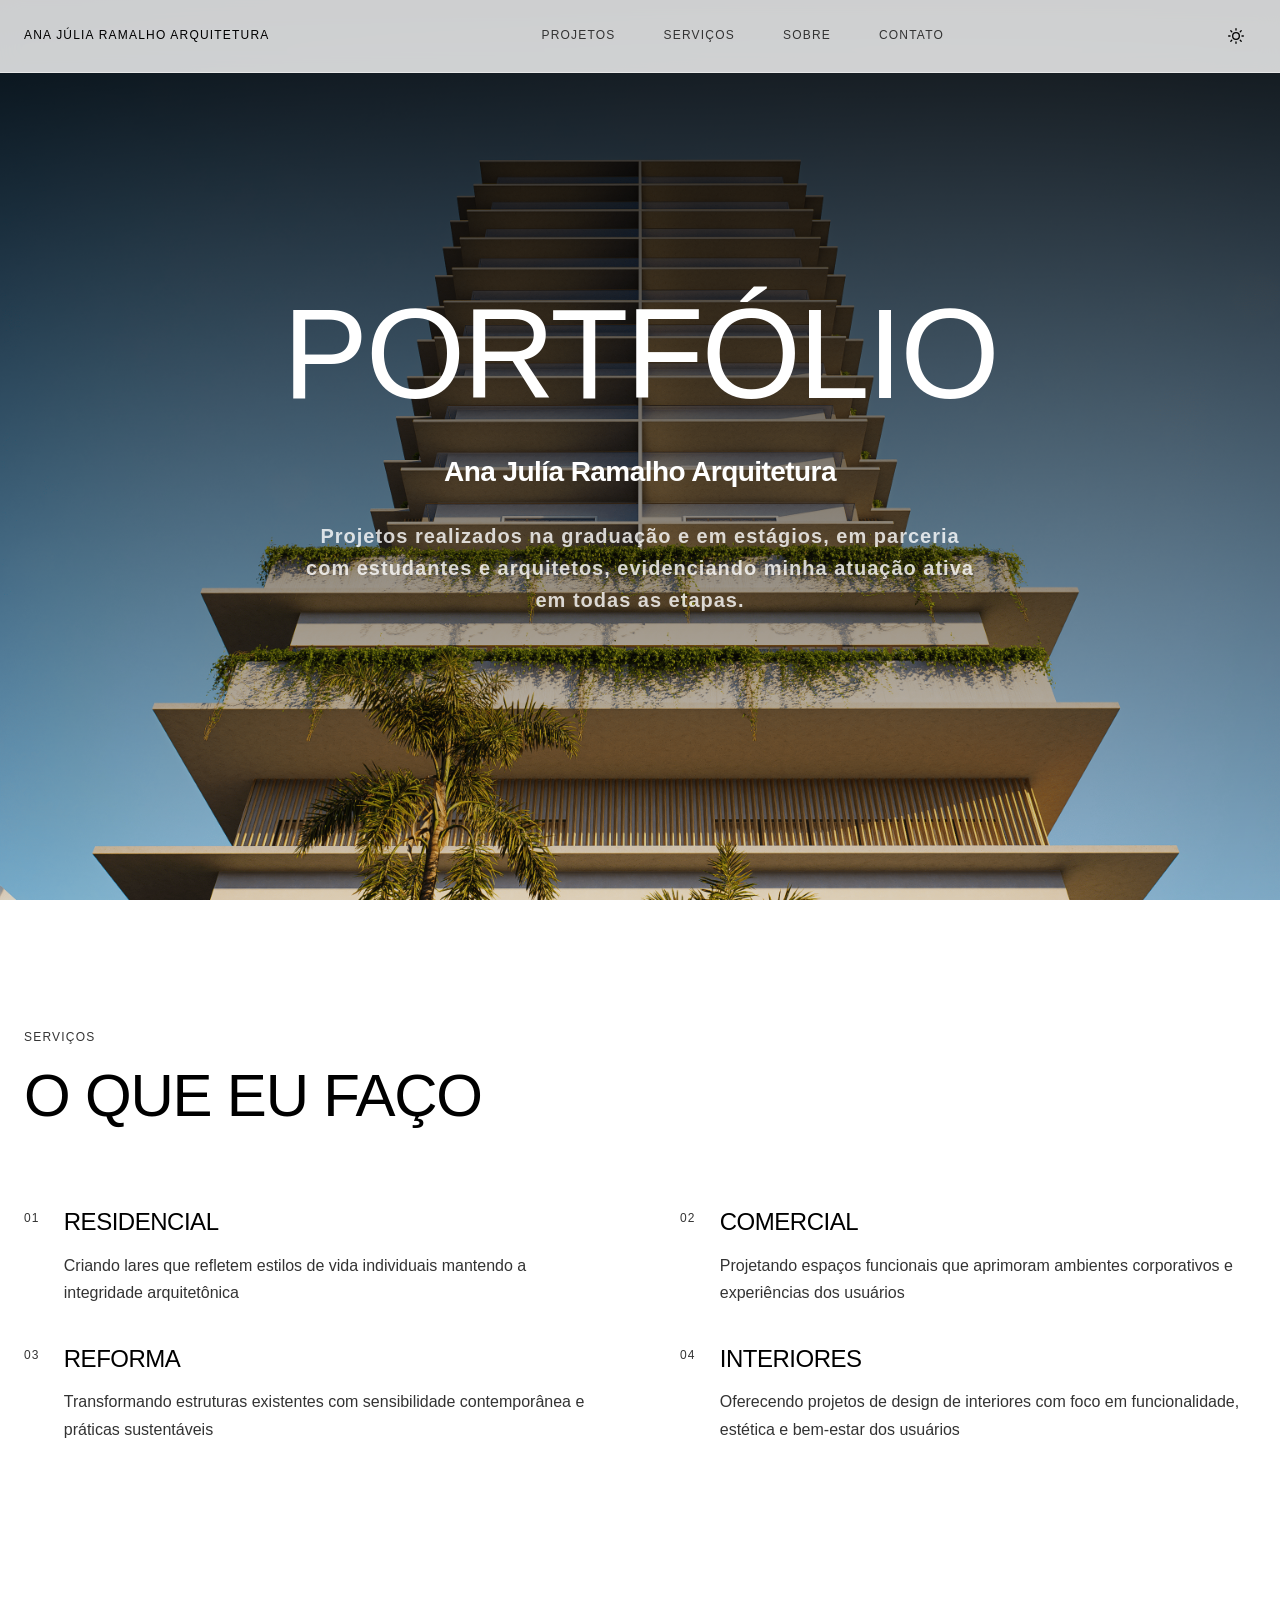
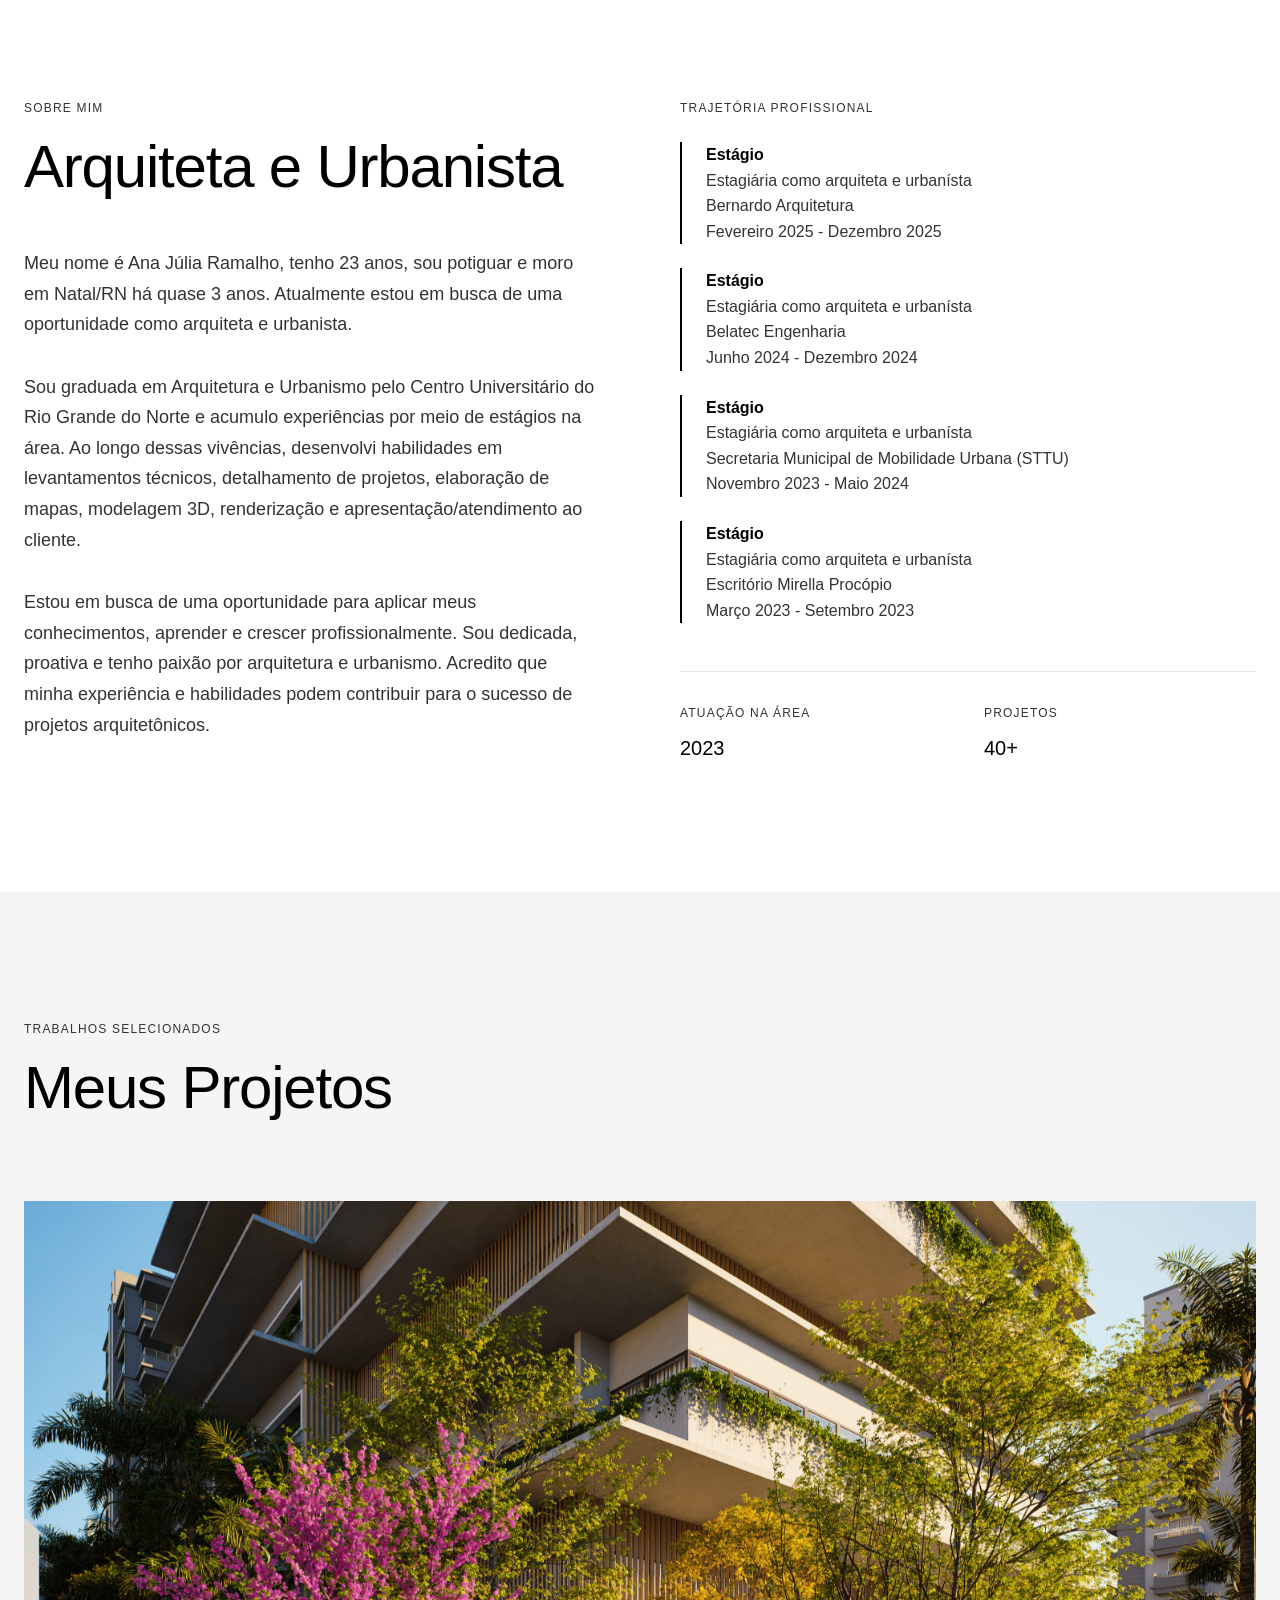
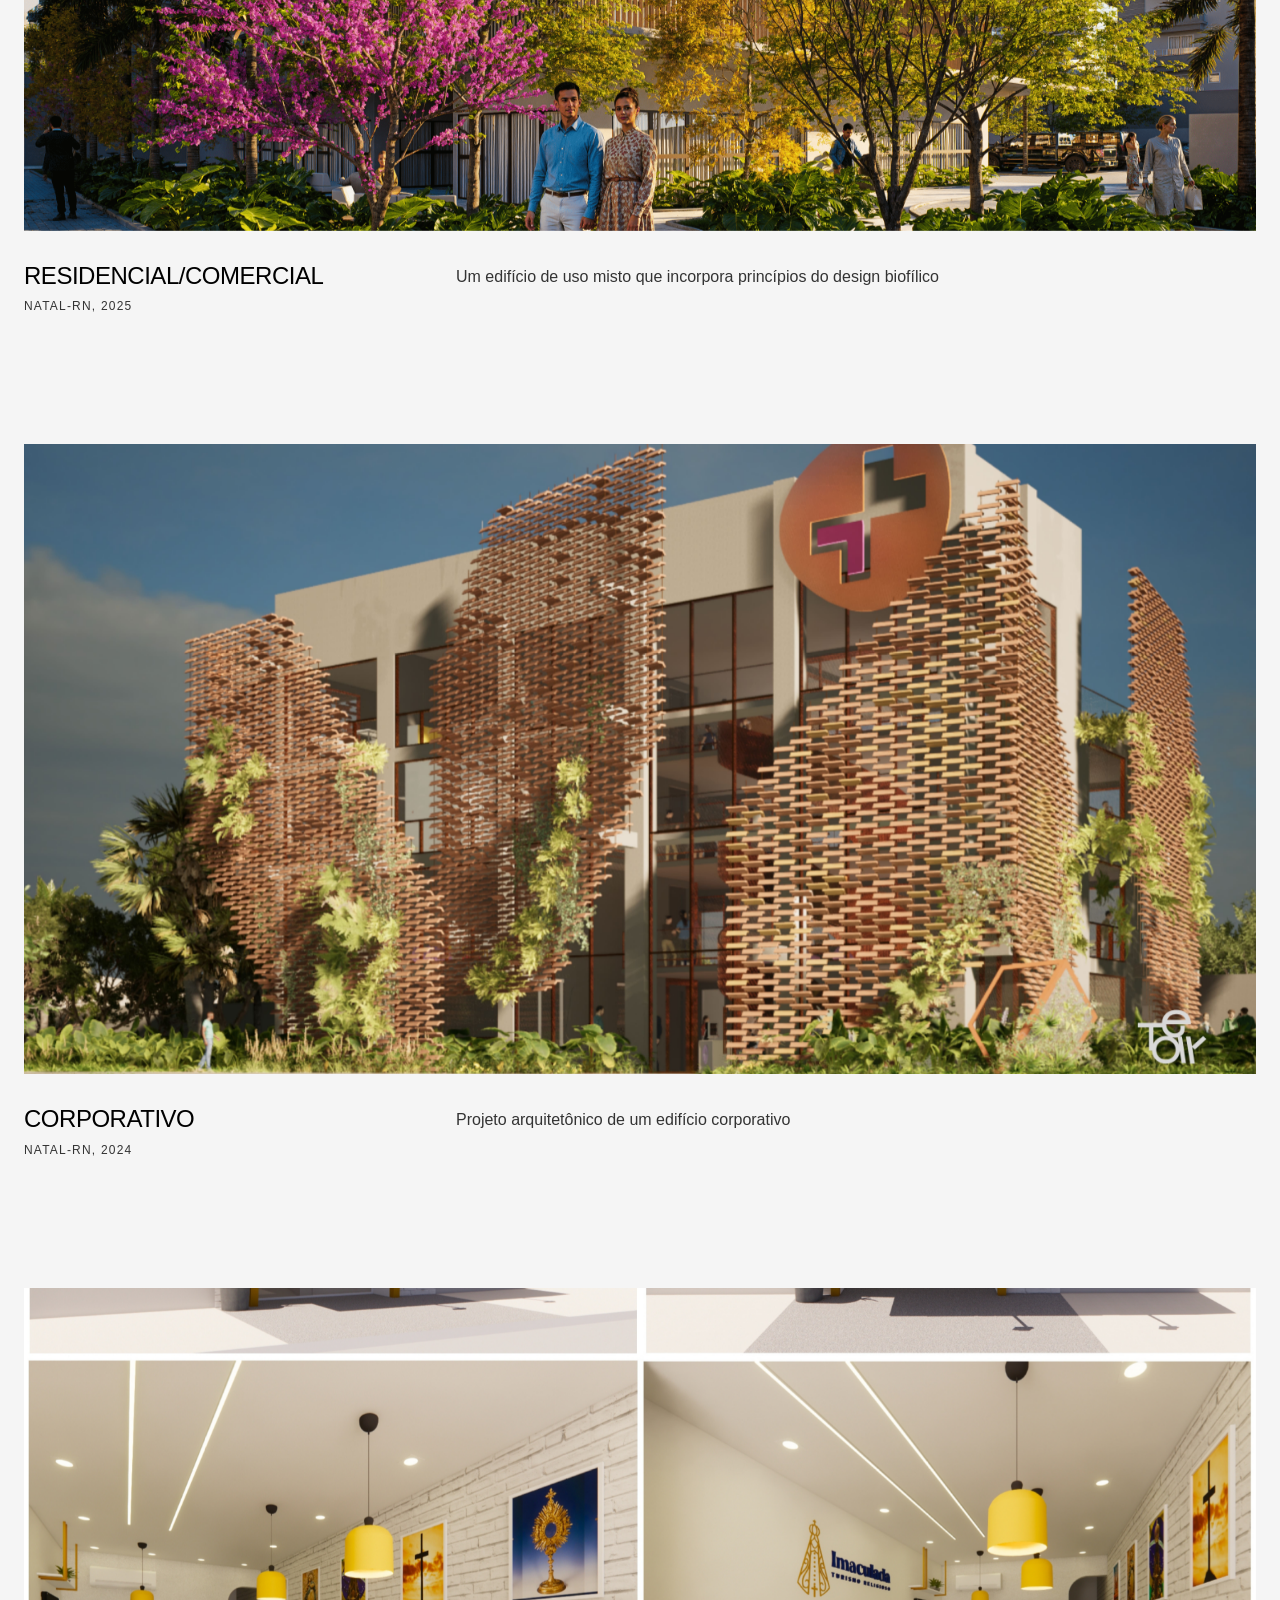
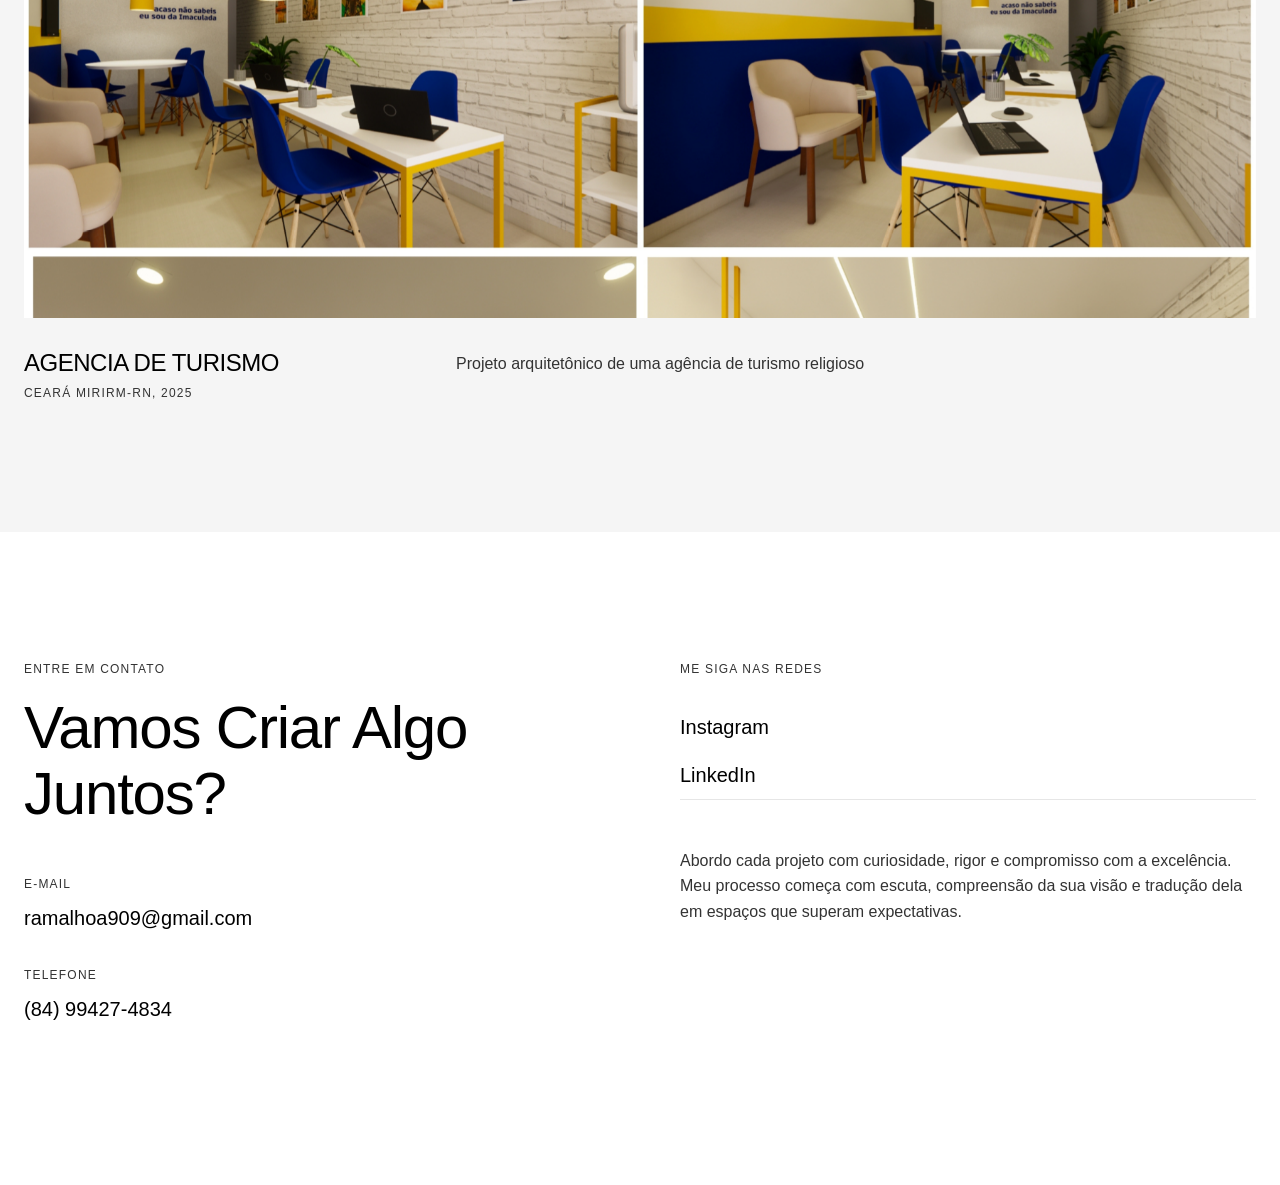
==== index.html @ a2b55463 "add portifólio" ====
<!DOCTYPE html>
<html lang="pt-BR">
<head>
  <meta charset="UTF-8">
  <meta name="viewport" content="width=device-width, initial-scale=1.0">

  <link
    rel="icon"
    type="image/png"
    sizes="16x16"
    href="assets/faviconAJ.png"
  />
  <title>Ana Júlia Ramalho Arquitetura</title>
  <meta name="description" content="Escritório de arquitetura premiado, especializado em design minimalista. Criando espaços extraordinários por meio de arquitetura cuidadosa, projetos residenciais, comerciais e de renovação.">
  <meta name="author" content="Ana Júlia Ramalho Arquitetura">
  <meta property="og:title" content="Ana Júlia Ramalho Arquitetura">
  <meta property="og:description" content="Escritório de arquitetura premiado, especializado em design minimalista. Criando espaços extraordinários por meio de arquitetura cuidadosa.">
  <meta property="og:type" content="website">
  <meta name="twitter:card" content="summary_large_image">
  <link rel="stylesheet" href="css/styles.css">
  <script src="js/main.js" defer></script>
</head>
<body>
  <div class="min-h-screen">

    <!-- Navigation -->
    <nav class="nav">
      <div class="nav-inner">
        <a href="index.html" class="nav-logo">Ana Júlia Ramalho Arquitetura</a>

        <div class="nav-links">
          <a href="work.html" class="nav-link">PROJETOS</a>
          <a href="services.html" class="nav-link">SERVIÇOS</a>
          <a href="about.html" class="nav-link">SOBRE</a>
          <a href="contact.html" class="nav-link">CONTATO</a>
        </div>

        <div class="nav-actions">
          <button class="theme-toggle" aria-label="Toggle theme">
            <svg class="icon-sun" xmlns="http://www.w3.org/2000/svg" width="16" height="16" viewBox="0 0 24 24" fill="none" stroke="currentColor" stroke-width="2" stroke-linecap="round" stroke-linejoin="round"><circle cx="12" cy="12" r="5"/><line x1="12" y1="1" x2="12" y2="3"/><line x1="12" y1="21" x2="12" y2="23"/><line x1="4.22" y1="4.22" x2="5.64" y2="5.64"/><line x1="18.36" y1="18.36" x2="19.78" y2="19.78"/><line x1="1" y1="12" x2="3" y2="12"/><line x1="21" y1="12" x2="23" y2="12"/><line x1="4.22" y1="19.78" x2="5.64" y2="18.36"/><line x1="18.36" y1="5.64" x2="19.78" y2="4.22"/></svg>
            <svg class="icon-moon" xmlns="http://www.w3.org/2000/svg" width="16" height="16" viewBox="0 0 24 24" fill="none" stroke="currentColor" stroke-width="2" stroke-linecap="round" stroke-linejoin="round"><path d="M21 12.79A9 9 0 1 1 11.21 3 7 7 0 0 0 21 12.79z"/></svg>
          </button>
        </div>

        <button class="mobile-menu-btn" id="mobile-menu-btn" aria-label="Toggle menu">&#9776;</button>
      </div>

      <div class="mobile-menu" id="mobile-menu">
        <a href="work.html">PROJETOS</a>
        <a href="services.html">SERVIÇOS</a>
        <a href="about.html">SOBRE</a>
        <a href="blog.html">BLOG</a>
        <a href="contact.html">CONTATO</a>
        <div class="mobile-theme-toggle">
          <button class="theme-toggle" aria-label="Toggle theme">
            <svg class="icon-sun" xmlns="http://www.w3.org/2000/svg" width="16" height="16" viewBox="0 0 24 24" fill="none" stroke="currentColor" stroke-width="2" stroke-linecap="round" stroke-linejoin="round"><circle cx="12" cy="12" r="5"/><line x1="12" y1="1" x2="12" y2="3"/><line x1="12" y1="21" x2="12" y2="23"/><line x1="4.22" y1="4.22" x2="5.64" y2="5.64"/><line x1="18.36" y1="18.36" x2="19.78" y2="19.78"/><line x1="1" y1="12" x2="3" y2="12"/><line x1="21" y1="12" x2="23" y2="12"/><line x1="4.22" y1="19.78" x2="5.64" y2="18.36"/><line x1="18.36" y1="5.64" x2="19.78" y2="4.22"/></svg>
            <svg class="icon-moon" xmlns="http://www.w3.org/2000/svg" width="16" height="16" viewBox="0 0 24 24" fill="none" stroke="currentColor" stroke-width="2" stroke-linecap="round" stroke-linejoin="round"><path d="M21 12.79A9 9 0 1 1 11.21 3 7 7 0 0 0 21 12.79z"/></svg>
          </button>
        </div>
      </div>
    </nav>

    <!-- Hero Section -->
    <section class="hero">
      <div class="hero-bg" style="background-image: url('assets/03.png')"></div>
      <div class="hero-overlay"></div>
      <div class="hero-content">
        <h1 class="hero-title text-architectural reveal">
          PORTFÓLIO
        </h1>
        <h3 class="h3o-subtitle reveal-delayed">
          Ana Julía Ramalho Arquitetura
        </h3>
        <p class="hero-subtitle reveal-delayed">
          Projetos realizados na graduação e em estágios, em parceria com estudantes e arquitetos, evidenciando minha atuação ativa em todas as etapas.
        </p>
      </div>

    </section>

    <!-- Services Section -->
    <section class="section section-bg" style="padding-top: 8rem;">
      <div class="container">
        <div class="max-w-7xl">
          <div class="section-header">
            <h1 class="section-label">SERVIÇOS</h1>
            <h2 class="section-title text-architectural">O QUE EU FAÇO</h2>
          </div>
          <div class="services-grid">
            <div class="service-item">
              <span class="service-number">01</span>
              <div>
                <h3 class="service-title text-architectural">RESIDENCIAL</h3>
                <p class="service-desc">Criando lares que refletem estilos de vida individuais mantendo a integridade arquitetônica</p>
              </div>
            </div>
            <div class="service-item">
              <span class="service-number">02</span>
              <div>
                <h3 class="service-title text-architectural">COMERCIAL</h3>
                <p class="service-desc">Projetando espaços funcionais que aprimoram ambientes corporativos e experiências dos usuários</p>
              </div>
            </div>
            <div class="service-item">
              <span class="service-number">03</span>
              <div>
                <h3 class="service-title text-architectural">REFORMA</h3>
                <p class="service-desc">Transformando estruturas existentes com sensibilidade contemporânea e práticas sustentáveis</p>
              </div>
            </div>
            <div class="service-item">
              <span class="service-number">04</span>
              <div>
                <h3 class="service-title text-architectural">INTERIORES</h3>
                <p class="service-desc">Oferecendo projetos de design de interiores com foco em funcionalidade, estética e bem-estar dos usuários</p>
              </div>
            </div>
          </div>
        </div>
      </div>
    </section>

    <!-- About Section -->
    <section class="section section-bg" style="padding-top: 8rem;">
      <div class="container">
        <div class="max-w-7xl">
          <div class="about-grid">
            <div>
              <h1 class="section-label">SOBRE MIM</h1>
              <h2 class="section-title text-architectural" style="margin-bottom: 3rem;">Arquiteta e Urbanista</h2>
              <div class="about-text">
                <p>
                  Meu nome é Ana Júlia Ramalho, tenho 23 anos, sou potiguar e moro em Natal/RN há quase 3 anos. Atualmente estou em busca de uma oportunidade como arquiteta e urbanista.
                </p>
                <p>
                  Sou graduada em Arquitetura e Urbanismo pelo Centro Universitário do Rio Grande do Norte e acumulo experiências por meio de estágios na área. Ao longo dessas vivências, desenvolvi habilidades em levantamentos técnicos, detalhamento de projetos, elaboração de mapas, modelagem 3D, renderização e apresentação/atendimento ao cliente.
                </p>
                <p>
                  Estou em busca de uma oportunidade para aplicar meus conhecimentos, aprender e crescer profissionalmente. Sou dedicada, proativa e tenho paixão por arquitetura e urbanismo. Acredito que minha experiência e habilidades podem contribuir para o sucesso de projetos arquitetônicos.
                </p>
              </div>
            </div>
            <div>
              <h3 class="section-label" style="margin-bottom: 1.5rem;">Trajetória Profissional</h3>
              <div>
                <div class="approach-item">
                  <h4>Estágio</h4>
                    <p>Estagiária como arquiteta e urbanísta <br>
                    Bernardo Arquitetura <br>
                    Fevereiro 2025 - Dezembro 2025 
                    </p>
                </div>
                <div class="approach-item">
                  <h4>Estágio</h4>
                    <p>Estagiária como arquiteta e urbanísta <br>
                    Belatec Engenharia <br>
                    Junho 2024 - Dezembro 2024 
                    </p>
                </div>
                <div class="approach-item">
                  <h4>Estágio</h4>
                    <p>
                      Estagiária como arquiteta e urbanísta <br>
                      Secretaria Municipal de Mobilidade Urbana (STTU) <br>
                      Novembro 2023 - Maio 2024 
                    </p>
                </div>
                <div class="approach-item">
                  <h4>Estágio</h4>
                    <p>
                      Estagiária como arquiteta e urbanísta <br>
                      Escritório Mirella Procópio  <br>
                      Março 2023 - Setembro 2023
                    </p>
                </div>
              </div>
              <div class="stats-grid">
                <div>
                  <h4 class="stat-label">Atuação na Área</h4>
                  <p class="stat-value">2023</p>
                </div>
                <div>
                  <h4 class="stat-label">PROJETOS</h4>
                  <p class="stat-value">40+</p>
                </div>
              </div>
            </div>
          </div>
        </div>
      </div>
    </section>

    <!-- Portfolio Section -->
    <section id="work" class="section section-muted">
      <div class="container">
        <div class="max-w-7xl">
          <div class="section-header">
            <h2 class="section-label">TRABALHOS SELECIONADOS</h2>
            <h3 class="section-title text-architectural">Meus Projetos</h3>
          </div>
          <div class="portfolio-list">
            <div class="portfolio-item">
              <div class="portfolio-img-wrapper">
                <div class="portfolio-carousel">
                  <div class="carousel-track">
                    <img src="assets/04.png" alt="Residência Minimalista" class="portfolio-img">
                    <!-- Adicione mais imagens aqui:
                    <img src="assets/foto2.jpg" alt="Residência Minimalista" class="portfolio-img">
                    <img src="assets/foto3.jpg" alt="Residência Minimalista" class="portfolio-img">
                    -->
                  </div>
                  <button class="carousel-btn carousel-btn-prev" aria-label="Anterior">&#10094;</button>
                  <button class="carousel-btn carousel-btn-next" aria-label="Próximo">&#10095;</button>
                  <div class="carousel-dots"></div>
                </div>
                <div class="portfolio-overlay"></div>
              </div>
              <div class="portfolio-info">
                <div>
                  <h4 class="portfolio-title text-architectural">RESIDENCIAL/COMERCIAL</h4>
                  <p class="portfolio-location">NATAL-RN, 2025</p>
                </div>
                <div>
                  <p class="portfolio-desc">Um edifício de uso misto que incorpora princípios do design biofílico</p>
                </div>
              </div>
            </div>
            <div class="portfolio-item">
              <div class="portfolio-img-wrapper">
                <div class="portfolio-carousel">
                  <div class="carousel-track">
                    <img src="assets/liga4.jpg" alt="Sede Corporativa" class="portfolio-img">
                    <!-- Adicione mais imagens aqui:
                    <img src="assets/foto2.jpg" alt="Sede Corporativa" class="portfolio-img">
                    -->
                  </div>
                  <button class="carousel-btn carousel-btn-prev" aria-label="Anterior">&#10094;</button>
                  <button class="carousel-btn carousel-btn-next" aria-label="Próximo">&#10095;</button>
                  <div class="carousel-dots"></div>
                </div>
                <div class="portfolio-overlay"></div>
              </div>
              <div class="portfolio-info">
                <div>
                  <h4 class="portfolio-title text-architectural">CORPORATIVO</h4>
                  <p class="portfolio-location">Natal-RN, 2024</p>
                </div>
                <div>
                  <p class="portfolio-desc">Projeto arquitetônico de um edifício corporativo</p>
                </div>
              </div>
            </div>
            <div class="portfolio-item">
              <div class="portfolio-img-wrapper">
                <div class="portfolio-carousel">
                  <div class="carousel-track">
                    <img src="assets/agen5.png" alt="Centro Cultural" class="portfolio-img">
                    <!-- Adicione mais imagens aqui:
                    <img src="assets/foto2.jpg" alt="Centro Cultural" class="portfolio-img">
                    -->
                  </div>
                  <button class="carousel-btn carousel-btn-prev" aria-label="Anterior">&#10094;</button>
                  <button class="carousel-btn carousel-btn-next" aria-label="Próximo">&#10095;</button>
                  <div class="carousel-dots"></div>
                </div>
                <div class="portfolio-overlay"></div>
              </div>
              <div class="portfolio-info">
                <div>
                  <h4 class="portfolio-title text-architectural">AGENCIA DE TURISMO</h4>
                  <p class="portfolio-location">CEARÁ MIRIRM-RN, 2025</p>
                </div>
                <div>
                  <p class="portfolio-desc">Projeto arquitetônico de uma agência de turismo religioso</p>
                </div>
              </div>
            </div>
          </div>
        </div>
      </div>
    </section>

    <!-- Contact Section -->
    <section id="contact" class="section section-bg">
      <div class="container">
        <div class="max-w-7xl">
          <div class="contact-grid">
            <div>
              <h2 class="section-label">ENTRE EM CONTATO</h2>
              <h3 class="section-title text-architectural" style="margin-bottom: 3rem;">
                Vamos Criar Algo Juntos?<br>
              </h3>
              <div>
                <div class="contact-info-group">
                  <h4 class="contact-label">E-MAIL</h4>
                  <a href="mailto:ramalhoa909@gmail.com" class="contact-value">ramalhoa909@gmail.com</a>
                </div>
                <div class="contact-info-group">
                  <h4 class="contact-label">TELEFONE</h4>
                  <a href="tel:+1234567890" class="contact-value">(84) 99427-4834</a>
                </div>
                <!--<div class="contact-info-group">
                  <h4 class="contact-label">ESTÚDIO</h4>
                  <address class="contact-value">
                    123 Design Avenue<br>New York, NY 10001
                  </address>
                </div>-->
              </div>
            </div>
            <div>
              <div>
                <h4 class="section-label" style="margin-bottom: 1.5rem;">Me siga nas redes</h4>
                <div class="social-links">
                  <a href="https://www.instagram.com/anajuliaramalhoarq?igsh=MTl4NGNwZmt4NTJpZQ%3D%3D&utm_source=qr">Instagram</a>
                  <a href="https://www.linkedin.com/in/ana-júlia-ramalho-27aaa9300">LinkedIn</a>
                </div>
              </div>
              <div class="contact-description">
                <p>
                  Abordo cada projeto com curiosidade, rigor e compromisso com a excelência.
                  Meu processo começa com escuta, compreensão da sua visão e tradução dela
                  em espaços que superam expectativas.
                </p>
              </div>
            </div>
          </div>
        </div>
      </div>
    </section>

  </div>
</body>
</html>
---- css/styles.css ----
/* ============================================
   ARCH STUDIO - Design System
   Minimal Architecture Portfolio
   ============================================ */

/* === CSS Reset === */
*, *::before, *::after {
  margin: 0;
  padding: 0;
  box-sizing: border-box;
}

/* === CSS Custom Properties (Light Theme) === */
:root {
  --background: #ffffff;
  --foreground: #000000;
  --card: #ffffff;
  --card-foreground: #000000;
  --primary: #000000;
  --primary-foreground: #ffffff;
  --secondary: #ffffff;
  --secondary-foreground: #000000;
  --muted: #f5f5f5;
  --muted-foreground: #333333;
  --accent: #f2f2f2;
  --accent-foreground: #000000;
  --border: #e6e6e6;
  --input: #f2f2f2;
  --ring: #000000;
  --gradient-overlay: linear-gradient(180deg, rgba(0,0,0,0.9), rgba(0,0,0,0.1));
  --shadow-architectural: 0 25px 50px -12px rgba(0,0,0,0.25);
  --shadow-elegant: 0 10px 30px -10px rgba(0,0,0,0.15);
  --transition-smooth: all 0.6s cubic-bezier(0.16, 1, 0.3, 1);
  --transition-fast: all 0.3s cubic-bezier(0.16, 1, 0.3, 1);
}

/* === Dark Theme === */
.dark {
  --background: #000000;
  --foreground: #ffffff;
  --card: #0d0d0d;
  --card-foreground: #ffffff;
  --primary: #ffffff;
  --primary-foreground: #000000;
  --secondary: #1a1a1a;
  --secondary-foreground: #ffffff;
  --muted: #1a1a1a;
  --muted-foreground: #999999;
  --accent: #262626;
  --accent-foreground: #ffffff;
  --border: #262626;
  --input: #1a1a1a;
  --ring: #ffffff;
}

/* === Base Styles === */
html {
  scroll-behavior: smooth;
  -webkit-font-smoothing: antialiased;
  -moz-osx-font-smoothing: grayscale;
}

body {
  font-family: -apple-system, BlinkMacSystemFont, 'Segoe UI', Roboto, 'Helvetica Neue', Arial, sans-serif;
  background-color: var(--background);
  color: var(--foreground);
  line-height: 1.6;
  transition: background-color 0.3s, color 0.3s;
}

a {
  color: inherit;
  text-decoration: none;
}

img {
  max-width: 100%;
  display: block;
}

address {
  font-style: normal;
}

button {
  cursor: pointer;
  border: none;
  background: none;
  font-family: inherit;
  color: inherit;
}

input {
  font-family: inherit;
}

/* === Typography === */
.text-architectural {
  letter-spacing: -0.02em;
  line-height: 1.1;
}

.text-minimal {
  letter-spacing: 0.1em;
  text-transform: uppercase;
  font-size: 0.75rem;
  font-weight: 500;
}

/* === Layout === */
.container {
  width: 100%;
  max-width: 1280px;
  margin: 0 auto;
  padding: 0 1.5rem;
}

.max-w-7xl {
  max-width: 80rem;
  margin: 0 auto;
}

.max-w-4xl {
  max-width: 56rem;
  margin: 0 auto;
}

.max-w-3xl {
  max-width: 48rem;
}

.max-w-2xl {
  max-width: 42rem;
  margin: 0 auto;
}

.max-w-lg {
  max-width: 32rem;
  margin: 0 auto;
}

.min-h-screen {
  min-height: 100vh;
}

/* === Navigation === */
.nav {
  position: fixed;
  top: 0;
  left: 0;
  right: 0;
  z-index: 50;
  background-color: rgba(255,255,255,0.8);
  backdrop-filter: blur(12px);
  -webkit-backdrop-filter: blur(12px);
  border-bottom: 1px solid var(--border);
  transition: background-color 0.3s;
}

.dark .nav {
  background-color: rgba(0,0,0,0.8);
}

.nav-inner {
  display: flex;
  align-items: center;
  justify-content: space-between;
  padding: 1rem 1.5rem;
  max-width: 1280px;
  margin: 0 auto;
}

.nav-logo {
  letter-spacing: 0.1em;
  text-transform: uppercase;
  font-size: 0.75rem;
  font-weight: 500;
  color: var(--foreground);
}

.nav-links {
  display: none;
  align-items: center;
  gap: 3rem;
}

.nav-link {
  letter-spacing: 0.1em;
  text-transform: uppercase;
  font-size: 0.75rem;
  font-weight: 500;
  color: var(--muted-foreground);
  transition: color 0.3s;
}

.nav-link:hover,
.nav-link.active {
  color: var(--foreground);
}

.nav-actions {
  display: none;
  align-items: center;
  gap: 1rem;
}

.theme-toggle {
  width: 2.5rem;
  height: 2.5rem;
  display: flex;
  align-items: center;
  justify-content: center;
  border-radius: 0.375rem;
  transition: background-color 0.3s;
  position: relative;
}

.theme-toggle:hover {
  background-color: var(--muted);
}

.theme-toggle .icon-sun,
.theme-toggle .icon-moon {
  width: 1rem;
  height: 1rem;
  transition: all 0.3s;
  position: absolute;
}

.theme-toggle .icon-sun {
  opacity: 1;
  transform: rotate(0deg) scale(1);
}

.theme-toggle .icon-moon {
  opacity: 0;
  transform: rotate(90deg) scale(0);
}

.dark .theme-toggle .icon-sun {
  opacity: 0;
  transform: rotate(-90deg) scale(0);
}

.dark .theme-toggle .icon-moon {
  opacity: 1;
  transform: rotate(0deg) scale(1);
}

.mobile-menu-btn {
  display: flex;
  align-items: center;
  justify-content: center;
  width: 2.5rem;
  height: 2.5rem;
  font-size: 1.25rem;
  color: var(--foreground);
}

.mobile-menu {
  display: none;
  background-color: var(--background);
  border-bottom: 1px solid var(--border);
  padding: 1.5rem;
}

.mobile-menu.open {
  display: block;
}

.mobile-menu a {
  display: block;
  letter-spacing: 0.1em;
  text-transform: uppercase;
  font-size: 0.75rem;
  font-weight: 500;
  color: var(--muted-foreground);
  padding: 0.5rem 0;
  transition: color 0.3s;
}

.mobile-menu a:hover {
  color: var(--foreground);
}

.mobile-menu .mobile-theme-toggle {
  padding-top: 1rem;
  margin-top: 1rem;
  border-top: 1px solid var(--border);
}

/* === Hero Section === */
.hero {
  position: relative;
  height: 100vh;
  display: flex;
  align-items: center;
  justify-content: center;
  overflow: hidden;
}

.hero-bg {
  position: absolute;
  inset: 0;
  background-size: cover;
  background-position: center;
  background-repeat: no-repeat;
}

.hero-overlay {
  position: absolute;
  inset: 0;
  background: var(--gradient-overlay);
}

.hero-content {
  position: relative;
  z-index: 10;
  text-align: center;
  max-width: 56rem;
  margin: 0 auto;
  padding: 0 1.5rem;
}

.hero-title {
  font-size: 3.75rem;
  font-weight: 300;
  color: #ffffff;
  letter-spacing: -0.02em;
  line-height: 1.1;
  margin-bottom: 2rem;
}

.h3o-subtitle {
  font-size: 1.75rem;
  font-weight: 700;
  color: #ffffff;
  letter-spacing: -0.02em;
  line-height: 1.1;
  margin-bottom: 2rem;
}

.hero-subtitle {
  font-size: 1.25rem;
  color: rgba(255,255,255,0.8);
  font-weight: 600;
  letter-spacing: 0.05em;
  max-width: 42rem;
  margin: 0 auto;
}

.hero-scroll {
  position: absolute;
  bottom: 2rem;
  left: 50%;
  transform: translateX(-50%);
}

.hero-scroll-line {
  width: 1px;
  height: 4rem;
  background: rgba(255,255,255,0.4);
}

.hero-scroll-text {
  letter-spacing: 0.1em;
  text-transform: uppercase;
  font-size: 0.75rem;
  font-weight: 500;
  color: rgba(255,255,255,0.6);
  margin-top: 1rem;
  transform: rotate(90deg);
  transform-origin: center;
}

/* === Sections === */
.section {
  padding: 8rem 0;
}

.section-muted {
  background-color: var(--muted);
}

.section-bg {
  background-color: var(--background);
}

.section-muted-light {
  background-color: rgba(245,245,245,0.2);
}

.dark .section-muted-light {
  background-color: rgba(26,26,26,0.2);
}

.section-header {
  margin-bottom: 5rem;
}

.section-label {
  letter-spacing: 0.1em;
  text-transform: uppercase;
  font-size: 0.75rem;
  font-weight: 500;
  color: var(--muted-foreground);
  margin-bottom: 1rem;
}

.section-title {
  font-size: 2.5rem;
  font-weight: 300;
  letter-spacing: -0.02em;
  line-height: 1.1;
}

/* === Page Hero (for inner pages) === */
.page-hero {
  padding-top: 8rem;
  padding-bottom: 5rem;
}

.page-hero-title {
  font-size: 3.75rem;
  font-weight: 300;
  letter-spacing: -0.02em;
  line-height: 1.1;
  margin-bottom: 2rem;
}

.page-hero-subtitle {
  font-size: 1.25rem;
  color: var(--muted-foreground);
  max-width: 48rem;
}

/* === Services Grid === */
.services-grid {
  display: grid;
  grid-template-columns: 1fr;
  gap: 2.5rem 5rem;
}

.service-item {
  display: flex;
  align-items: flex-start;
  gap: 1.5rem;
}

.service-item:hover .service-title {
  color: var(--muted-foreground);
}

.service-number {
  letter-spacing: 0.1em;
  text-transform: uppercase;
  font-size: 0.75rem;
  font-weight: 500;
  color: var(--muted-foreground);
}

.service-title {
  font-size: 1.5rem;
  font-weight: 300;
  letter-spacing: -0.02em;
  line-height: 1.1;
  margin-bottom: 1rem;
  transition: color 0.5s;
}

.service-desc {
  color: var(--muted-foreground);
  line-height: 1.7;
}

/* === About Section === */
.about-grid {
  display: grid;
  grid-template-columns: 1fr;
  gap: 5rem;
  align-items: start;
}

.about-text p {
  font-size: 1.125rem;
  color: var(--muted-foreground);
  line-height: 1.7;
  margin-bottom: 2rem;
}

.about-text p:last-child {
  margin-bottom: 0;
}

.approach-item {
  border-left: 2px solid var(--foreground);
  padding-left: 1.5rem;
  margin-bottom: 1.5rem;
}

.approach-item h5 {
  font-size: 1.125rem;
  font-weight: 500;
  margin-bottom: 0.5rem;
}

.approach-item p {
  color: var(--muted-foreground);
}

.stats-grid {
  display: grid;
  grid-template-columns: 1fr 1fr;
  gap: 2rem;
  padding-top: 2rem;
  margin-top: 3rem;
  border-top: 1px solid var(--border);
}

.stat-label {
  letter-spacing: 0.1em;
  text-transform: uppercase;
  font-size: 0.75rem;
  font-weight: 500;
  color: var(--muted-foreground);
  margin-bottom: 0.5rem;
}

.stat-value {
  font-size: 1.25rem;
}

/* === Portfolio Section (Home) === */
.portfolio-list {
  display: flex;
  flex-direction: column;
  gap: 8rem;
}

.portfolio-item {
  cursor: pointer;
}

.portfolio-item:hover .portfolio-img {
  transform: scale(1.05);
}

.portfolio-item:hover .portfolio-overlay {
  opacity: 1;
}

.portfolio-img-wrapper {
  position: relative;
  overflow: hidden;
}

/* === Portfolio Carousel === */
.portfolio-carousel {
  position: relative;
  overflow: hidden;
}

.carousel-track {
  display: flex;
  transition: transform 0.6s cubic-bezier(0.16, 1, 0.3, 1);
  will-change: transform;
}

.carousel-track .portfolio-img {
  min-width: 100%;
  flex-shrink: 0;
}

.carousel-btn {
  position: absolute;
  top: 50%;
  transform: translateY(-50%);
  z-index: 10;
  width: 3rem;
  height: 3rem;
  display: flex;
  align-items: center;
  justify-content: center;
  background: rgba(255, 255, 255, 0.85);
  backdrop-filter: blur(4px);
  color: #000;
  font-size: 1.1rem;
  cursor: pointer;
  opacity: 0;
  transition: opacity 0.3s, background-color 0.3s;
}

.dark .carousel-btn {
  background: rgba(0, 0, 0, 0.85);
  color: #fff;
}

.carousel-btn:hover {
  background: rgba(255, 255, 255, 1);
}

.dark .carousel-btn:hover {
  background: rgba(0, 0, 0, 1);
}

.portfolio-img-wrapper:hover .carousel-btn {
  opacity: 1;
}

.carousel-btn-prev {
  left: 1rem;
}

.carousel-btn-next {
  right: 1rem;
}

.carousel-dots {
  position: absolute;
  bottom: 1.25rem;
  left: 50%;
  transform: translateX(-50%);
  display: flex;
  gap: 0.5rem;
  z-index: 10;
  opacity: 0;
  transition: opacity 0.3s;
}

.portfolio-img-wrapper:hover .carousel-dots {
  opacity: 1;
}

.carousel-dot {
  width: 8px;
  height: 8px;
  border-radius: 50%;
  background: rgba(255, 255, 255, 0.5);
  border: none;
  cursor: pointer;
  padding: 0;
  transition: background 0.3s, transform 0.3s;
}

.carousel-dot:hover {
  background: rgba(255, 255, 255, 0.8);
}

.carousel-dot.active {
  background: #ffffff;
  transform: scale(1.25);
}

.dark .carousel-dot {
  background: rgba(255, 255, 255, 0.4);
}

.dark .carousel-dot:hover {
  background: rgba(255, 255, 255, 0.7);
}

.dark .carousel-dot.active {
  background: #ffffff;
}

/* Hide controls when only 1 image */
.carousel-single .carousel-btn,
.carousel-single .carousel-dots {
  display: none;
}

.portfolio-img {
  width: 100%;
  height: 70vh;
  object-fit: cover;
  transition: transform 0.7s;
}

.portfolio-overlay {
  position: absolute;
  inset: 0;
  background: rgba(0,0,0,0.2);
  opacity: 0;
  transition: opacity 0.5s;
}

.portfolio-info {
  margin-top: 2rem;
  display: grid;
  grid-template-columns: 1fr;
  gap: 2rem;
}

.portfolio-title {
  font-size: 1.5rem;
  font-weight: 300;
  letter-spacing: -0.02em;
  line-height: 1.1;
  margin-bottom: 0.5rem;
}

.portfolio-location {
  letter-spacing: 0.1em;
  text-transform: uppercase;
  font-size: 0.75rem;
  font-weight: 500;
  color: var(--muted-foreground);
}

.portfolio-desc {
  color: var(--muted-foreground);
  line-height: 1.7;
}

/* === Filter Categories === */
.filter-bar {
  display: flex;
  flex-wrap: wrap;
  gap: 2rem;
  justify-content: center;
  padding-bottom: 4rem;
}

.filter-btn {
  letter-spacing: 0.1em;
  text-transform: uppercase;
  font-size: 0.75rem;
  font-weight: 500;
  color: var(--muted-foreground);
  transition: color 0.3s;
  position: relative;
  padding: 0.25rem 0;
}

.filter-btn::after {
  content: '';
  position: absolute;
  bottom: 0;
  left: 0;
  width: 100%;
  height: 1px;
  background: var(--foreground);
  transform: scaleX(0);
  transform-origin: left;
  transition: transform 0.3s;
}

.filter-btn:hover {
  color: var(--foreground);
}

.filter-btn:hover::after {
  transform: scaleX(1);
}

.filter-btn.active {
  color: var(--foreground);
}

.filter-btn.active::after {
  transform: scaleX(1);
}

/* === Work/Projects Grid === */
.projects-grid {
  display: grid;
  grid-template-columns: 1fr;
  gap: 4rem;
}

.project-card {
  cursor: pointer;
}

.project-card:hover .project-card-img {
  transform: scale(1.05);
}

.project-card:hover .project-card-overlay {
  opacity: 1;
}

.project-card:hover .project-card-title {
  color: var(--muted-foreground);
}

.project-card-img-wrapper {
  position: relative;
  overflow: hidden;
  margin-bottom: 2rem;
}

.project-card-img {
  width: 100%;
  height: 60vh;
  object-fit: cover;
  transition: transform 0.7s;
}

.project-card-overlay {
  position: absolute;
  inset: 0;
  background: rgba(0,0,0,0.2);
  opacity: 0;
  transition: opacity 0.5s;
}

.project-card-badge {
  position: absolute;
  top: 1.5rem;
  left: 1.5rem;
  background: rgba(255,255,255,0.9);
  backdrop-filter: blur(4px);
  padding: 0.5rem 1rem;
}

.dark .project-card-badge {
  background: rgba(0,0,0,0.9);
}

.project-card-badge span {
  letter-spacing: 0.1em;
  text-transform: uppercase;
  font-size: 0.75rem;
  font-weight: 500;
  color: var(--foreground);
}

.project-card-title {
  font-size: 1.5rem;
  font-weight: 300;
  letter-spacing: -0.02em;
  line-height: 1.1;
  margin-bottom: 0.5rem;
  transition: color 0.5s;
}

.project-card-location {
  letter-spacing: 0.1em;
  text-transform: uppercase;
  font-size: 0.75rem;
  font-weight: 500;
  color: var(--muted-foreground);
}

.project-card-desc {
  color: var(--muted-foreground);
  line-height: 1.7;
  margin-top: 1.5rem;
}

.project-card-meta {
  display: flex;
  gap: 2rem;
  padding-top: 1rem;
  margin-top: 1.5rem;
  border-top: 1px solid var(--border);
}

.project-card-meta-label {
  letter-spacing: 0.1em;
  text-transform: uppercase;
  font-size: 0.75rem;
  font-weight: 500;
  color: var(--muted-foreground);
  margin-bottom: 0.25rem;
}

.project-card-meta-value {
  color: var(--foreground);
}

/* === CTA Section === */
.cta-section {
  padding: 8rem 0;
  background-color: var(--muted);
  text-align: center;
}

.cta-title {
  font-size: 2.5rem;
  font-weight: 300;
  letter-spacing: -0.02em;
  line-height: 1.1;
  margin-bottom: 2rem;
}

.cta-text {
  font-size: 1.25rem;
  color: var(--muted-foreground);
  margin-bottom: 3rem;
}

.cta-link {
  letter-spacing: 0.1em;
  text-transform: uppercase;
  font-size: 0.75rem;
  font-weight: 500;
  color: var(--foreground);
  transition: color 0.3s;
  position: relative;
  display: inline-block;
}

.cta-link::after {
  content: '';
  position: absolute;
  bottom: 0;
  left: 0;
  width: 100%;
  height: 1px;
  background: var(--foreground);
  transition: background 0.3s;
}

.cta-link:hover {
  color: var(--muted-foreground);
}

.cta-link:hover::after {
  background: var(--muted-foreground);
}

/* === Contact Section === */
.contact-grid {
  display: grid;
  grid-template-columns: 1fr;
  gap: 5rem;
}

.contact-info-group {
  margin-bottom: 2rem;
}

.contact-label {
  letter-spacing: 0.1em;
  text-transform: uppercase;
  font-size: 0.75rem;
  font-weight: 500;
  color: var(--muted-foreground);
  margin-bottom: 0.5rem;
}

.contact-value {
  font-size: 1.25rem;
  transition: color 0.3s;
}

.contact-value:hover {
  color: var(--muted-foreground);
}

.social-links a {
  display: block;
  font-size: 1.25rem;
  padding: 0.5rem 0;
  transition: color 0.3s;
}

.social-links a:hover {
  color: var(--muted-foreground);
}

.contact-description {
  padding-top: 3rem;
  border-top: 1px solid var(--border);
  color: var(--muted-foreground);
}

/* === Blog Grid === */
.blog-grid {
  display: grid;
  grid-template-columns: 1fr;
  gap: 3rem;
}

.blog-card {
  display: block;
}

.blog-card:hover .blog-card-img {
  transform: scale(1.05);
}

.blog-card:hover .blog-card-overlay {
  opacity: 1;
}

.blog-card:hover .blog-card-title {
  color: var(--muted-foreground);
}

.blog-card:hover .blog-read-more {
  text-decoration: underline;
}

.blog-card-img-wrapper {
  position: relative;
  overflow: hidden;
  margin-bottom: 1.5rem;
}

.blog-card-img {
  width: 100%;
  height: 16rem;
  object-fit: cover;
  transition: transform 0.7s;
}

.blog-card-overlay {
  position: absolute;
  inset: 0;
  background: rgba(0,0,0,0.2);
  opacity: 0;
  transition: opacity 0.5s;
}

.blog-card-category {
  position: absolute;
  top: 1rem;
  left: 1rem;
  background: rgba(255,255,255,0.9);
  backdrop-filter: blur(4px);
  padding: 0.25rem 0.75rem;
  font-size: 0.75rem;
  font-weight: 500;
  color: var(--foreground);
}

.dark .blog-card-category {
  background: rgba(0,0,0,0.9);
}

.blog-card-meta {
  display: flex;
  align-items: center;
  gap: 1rem;
  font-size: 0.75rem;
  color: var(--muted-foreground);
  margin-bottom: 1rem;
}

.blog-card-meta .dot {
  opacity: 0.5;
}

.blog-card-title {
  font-size: 1.25rem;
  font-weight: 300;
  letter-spacing: -0.02em;
  line-height: 1.1;
  margin-bottom: 1rem;
  transition: color 0.5s;
}

.blog-card-excerpt {
  color: var(--muted-foreground);
  line-height: 1.7;
  display: -webkit-box;
  -webkit-line-clamp: 3;
  -webkit-box-orient: vertical;
  overflow: hidden;
  margin-bottom: 1rem;
}

.blog-read-more {
  letter-spacing: 0.1em;
  text-transform: uppercase;
  font-size: 0.75rem;
  font-weight: 500;
  color: var(--foreground);
  transition: color 0.3s;
}

/* === Newsletter Section === */
.newsletter-form {
  display: flex;
  flex-direction: column;
  gap: 1rem;
  max-width: 32rem;
  margin: 0 auto;
}

.newsletter-input {
  flex: 1;
  padding: 1rem 1.5rem;
  background: var(--background);
  border: 1px solid var(--border);
  color: var(--foreground);
  font-size: 1rem;
  outline: none;
  transition: border-color 0.3s;
}

.newsletter-input::placeholder {
  color: var(--muted-foreground);
}

.newsletter-input:focus {
  border-color: var(--foreground);
}

.newsletter-btn {
  padding: 1rem 2rem;
  background: var(--foreground);
  color: var(--background);
  letter-spacing: 0.1em;
  text-transform: uppercase;
  font-size: 0.75rem;
  font-weight: 500;
  transition: background-color 0.3s;
}

.newsletter-btn:hover {
  background: var(--muted-foreground);
}

/* === Blog Post Page === */
.blog-post-back {
  display: inline-block;
  letter-spacing: 0.1em;
  text-transform: uppercase;
  font-size: 0.75rem;
  font-weight: 500;
  color: var(--muted-foreground);
  transition: color 0.3s;
  margin-bottom: 3rem;
}

.blog-post-back:hover {
  color: var(--foreground);
}

.blog-post-category-badge {
  display: inline-block;
  background: var(--muted);
  padding: 0.25rem 0.75rem;
  letter-spacing: 0.1em;
  text-transform: uppercase;
  font-size: 0.75rem;
  font-weight: 500;
  color: var(--foreground);
  margin-right: 1rem;
}

.blog-post-meta {
  display: flex;
  align-items: center;
  gap: 1rem;
  letter-spacing: 0.1em;
  text-transform: uppercase;
  font-size: 0.75rem;
  font-weight: 500;
  color: var(--muted-foreground);
  margin-bottom: 1.5rem;
  flex-wrap: wrap;
}

.blog-post-title {
  font-size: 2.5rem;
  font-weight: 300;
  letter-spacing: -0.02em;
  line-height: 1.1;
  margin-bottom: 1.5rem;
}

.blog-post-excerpt {
  font-size: 1.25rem;
  color: var(--muted-foreground);
  line-height: 1.7;
  margin-bottom: 2rem;
}

.blog-post-featured-img {
  width: 100%;
  height: 24rem;
  object-fit: cover;
  margin-bottom: 3rem;
  overflow: hidden;
}

.blog-post-featured-img img {
  width: 100%;
  height: 100%;
  object-fit: cover;
  transition: transform 0.7s;
}

.blog-post-featured-img:hover img {
  transform: scale(1.05);
}

/* Blog Post Content */
.blog-post-content {
  color: var(--muted-foreground);
  line-height: 1.7;
}

.blog-post-content h1 {
  font-size: 2rem;
  font-weight: 300;
  letter-spacing: -0.02em;
  line-height: 1.1;
  color: var(--foreground);
  margin-top: 3rem;
  margin-bottom: 2rem;
}

.blog-post-content h2 {
  font-size: 1.5rem;
  font-weight: 300;
  letter-spacing: -0.02em;
  line-height: 1.1;
  color: var(--foreground);
  margin-top: 2.5rem;
  margin-bottom: 1.5rem;
}

.blog-post-content h3 {
  font-size: 1.25rem;
  font-weight: 500;
  color: var(--foreground);
  margin-top: 2rem;
  margin-bottom: 1rem;
}

.blog-post-content p {
  margin-bottom: 1rem;
}

.blog-post-content li {
  margin-left: 1.5rem;
  margin-bottom: 0.5rem;
}

.blog-post-content li strong {
  color: var(--foreground);
}

/* Author Info */
.author-info {
  margin-top: 4rem;
  padding-top: 2rem;
  border-top: 1px solid var(--border);
  display: flex;
  align-items: center;
  gap: 1rem;
}

.author-avatar {
  width: 4rem;
  height: 4rem;
  background: var(--muted);
  border-radius: 50%;
}

.author-name {
  font-size: 1.125rem;
  font-weight: 500;
  color: var(--foreground);
}

.author-role {
  color: var(--muted-foreground);
}

/* Related Posts */
.related-posts {
  margin-top: 5rem;
}

.related-posts-title {
  font-size: 1.5rem;
  font-weight: 300;
  letter-spacing: -0.02em;
  line-height: 1.1;
  margin-bottom: 2rem;
}

.related-posts-grid {
  display: grid;
  grid-template-columns: 1fr;
  gap: 2rem;
}

.related-post-card {
  display: block;
}

.related-post-card:hover .related-post-img {
  transform: scale(1.05);
}

.related-post-card:hover .related-post-title {
  color: var(--muted-foreground);
}

.related-post-img-wrapper {
  overflow: hidden;
  margin-bottom: 1rem;
  height: 12rem;
}

.related-post-img {
  width: 100%;
  height: 100%;
  object-fit: cover;
  transition: transform 0.7s;
}

.related-post-title {
  font-size: 1.125rem;
  font-weight: 300;
  letter-spacing: -0.02em;
  line-height: 1.1;
  margin-bottom: 0.5rem;
  transition: color 0.3s;
}

.related-post-meta {
  letter-spacing: 0.1em;
  text-transform: uppercase;
  font-size: 0.75rem;
  font-weight: 500;
  color: var(--muted-foreground);
}

/* === 404 Page === */
.not-found {
  display: flex;
  min-height: 100vh;
  align-items: center;
  justify-content: center;
  text-align: center;
}

.not-found h1 {
  font-size: 2.5rem;
  font-weight: 700;
  margin-bottom: 1rem;
}

.not-found p {
  font-size: 1.25rem;
  color: var(--muted-foreground);
  margin-bottom: 1rem;
}

.not-found a {
  color: var(--foreground);
  text-decoration: underline;
  transition: color 0.3s;
}

.not-found a:hover {
  color: var(--muted-foreground);
}

/* === Animations === */
.reveal {
  opacity: 0;
  transform: translateY(2rem);
  animation: reveal 1.2s cubic-bezier(0.16, 1, 0.3, 1) forwards;
}

.reveal-delayed {
  opacity: 0;
  transform: translateY(2rem);
  animation: reveal 1.2s cubic-bezier(0.16, 1, 0.3, 1) 0.3s forwards;
}

@keyframes reveal {
  to {
    opacity: 1;
    transform: translateY(0);
  }
}

/* === Responsive Styles === */
@media (min-width: 768px) {
  .nav-links {
    display: flex;
  }

  .nav-actions {
    display: flex;
  }

  .mobile-menu-btn {
    display: none;
  }

  .filter-bar {
    justify-content: flex-start;
  }

  .services-grid {
    grid-template-columns: 1fr 1fr;
  }

  .about-grid {
    grid-template-columns: 1fr 1fr;
  }

  .portfolio-info {
    grid-template-columns: 1fr 2fr;
  }

  .projects-grid {
    grid-template-columns: 1fr 1fr;
    gap: 4rem 5rem;
  }

  .contact-grid {
    grid-template-columns: 1fr 1fr;
  }

  .blog-grid {
    grid-template-columns: 1fr 1fr;
    gap: 3rem 4rem;
  }

  .related-posts-grid {
    grid-template-columns: 1fr 1fr;
  }

  .newsletter-form {
    flex-direction: row;
  }

  .section-title {
    font-size: 3.75rem;
  }

  .page-hero-title {
    font-size: 6rem;
  }

  .hero-title {
    font-size: 6rem;
  }

  .cta-title {
    font-size: 3.75rem;
  }

  .blog-post-title {
    font-size: 3.75rem;
  }

  .blog-post-content h1 {
    font-size: 2.5rem;
  }

  .blog-post-content h2 {
    font-size: 1.875rem;
  }

  .blog-post-content h3 {
    font-size: 1.5rem;
  }

  .project-card-title {
    font-size: 1.875rem;
  }

  .blog-card-title {
    font-size: 1.5rem;
  }
}

@media (min-width: 1024px) {
  .hero-title {
    font-size: 8rem;
  }

  .blog-grid {
    grid-template-columns: 1fr 1fr 1fr;
  }

  .projects-grid {
    gap: 5rem;
  }
}

/* === Utility: sr-only (screen reader only) === */
.sr-only {
  position: absolute;
  width: 1px;
  height: 1px;
  padding: 0;
  margin: -1px;
  overflow: hidden;
  clip: rect(0,0,0,0);
  white-space: nowrap;
  border-width: 0;
}


/* ============================================
   ADICIONE ESTE BLOCO AO FINAL DO styles.css
   ============================================ */

/* === Project Detail Page === */

/* Hero da página de projeto — imagem de capa fullscreen */
.project-hero {
  position: relative;
  height: 90vh;
  overflow: hidden;
}

.project-hero-img {
  width: 100%;
  height: 100%;
  object-fit: cover;
  transition: transform 0.7s cubic-bezier(0.16, 1, 0.3, 1);
}

.project-hero:hover .project-hero-img {
  transform: scale(1.03);
}

.project-hero-overlay {
  position: absolute;
  inset: 0;
  background: linear-gradient(to top, rgba(0,0,0,0.7) 0%, rgba(0,0,0,0.1) 50%, transparent 100%);
}

.project-hero-info {
  position: absolute;
  bottom: 3rem;
  left: 0;
  right: 0;
  padding: 0 1.5rem;
  max-width: 1280px;
  margin: 0 auto;
}

.project-hero-category {
  display: inline-block;
  background: rgba(255,255,255,0.15);
  backdrop-filter: blur(8px);
  -webkit-backdrop-filter: blur(8px);
  border: 1px solid rgba(255,255,255,0.25);
  padding: 0.4rem 1rem;
  letter-spacing: 0.15em;
  text-transform: uppercase;
  font-size: 0.7rem;
  font-weight: 500;
  color: rgba(255,255,255,0.9);
  margin-bottom: 1.25rem;
}

.project-hero-title {
  font-size: 3rem;
  font-weight: 300;
  letter-spacing: -0.02em;
  line-height: 1.05;
  color: #ffffff;
  margin-bottom: 0.75rem;
}

.project-hero-location {
  letter-spacing: 0.12em;
  text-transform: uppercase;
  font-size: 0.75rem;
  font-weight: 500;
  color: rgba(255,255,255,0.65);
}

/* Breadcrumb / Botão Voltar */
.project-back {
  display: inline-flex;
  align-items: center;
  gap: 0.5rem;
  letter-spacing: 0.1em;
  text-transform: uppercase;
  font-size: 0.75rem;
  font-weight: 500;
  color: var(--muted-foreground);
  transition: color 0.3s;
  margin-bottom: 3rem;
  padding: 0 1.5rem;
}

.project-back:hover {
  color: var(--foreground);
}

.project-back-arrow {
  font-size: 1rem;
  transition: transform 0.3s;
}

.project-back:hover .project-back-arrow {
  transform: translateX(-4px);
}

/* Layout principal do conteúdo */
.project-layout {
  display: grid;
  grid-template-columns: 1fr;
  gap: 4rem;
  padding: 4rem 1.5rem 0;
  max-width: 1280px;
  margin: 0 auto;
}

/* Descrição do projeto */
.project-description {
  max-width: 680px;
}

.project-description-title {
  letter-spacing: 0.1em;
  text-transform: uppercase;
  font-size: 0.75rem;
  font-weight: 500;
  color: var(--muted-foreground);
  margin-bottom: 1.5rem;
}

.project-description-text p {
  font-size: 1.1rem;
  color: var(--muted-foreground);
  line-height: 1.8;
  margin-bottom: 1.25rem;
}

.project-description-text p:last-child {
  margin-bottom: 0;
}

/* Ficha técnica */
.project-details-card {
  background: var(--muted);
  padding: 2.5rem;
  align-self: start;
}

.project-details-title {
  letter-spacing: 0.1em;
  text-transform: uppercase;
  font-size: 0.75rem;
  font-weight: 500;
  color: var(--muted-foreground);
  margin-bottom: 2rem;
}

.project-details-list {
  display: flex;
  flex-direction: column;
  gap: 1.25rem;
}

.project-detail-item {
  display: flex;
  flex-direction: column;
  gap: 0.25rem;
  padding-bottom: 1.25rem;
  border-bottom: 1px solid var(--border);
}

.project-detail-item:last-child {
  border-bottom: none;
  padding-bottom: 0;
}

.project-detail-label {
  letter-spacing: 0.12em;
  text-transform: uppercase;
  font-size: 0.65rem;
  font-weight: 500;
  color: var(--muted-foreground);
}

.project-detail-value {
  font-size: 1rem;
  color: var(--foreground);
  font-weight: 400;
}

/* Galeria de imagens */
.project-gallery {
  padding: 4rem 1.5rem;
  max-width: 1280px;
  margin: 0 auto;
}

.project-gallery-title {
  letter-spacing: 0.1em;
  text-transform: uppercase;
  font-size: 0.75rem;
  font-weight: 500;
  color: var(--muted-foreground);
  margin-bottom: 2.5rem;
}

.project-gallery-grid {
  display: grid;
  grid-template-columns: 1fr;
  gap: 1.5rem;
}

.project-gallery-img-wrapper {
  overflow: hidden;
  cursor: zoom-in;
}

.project-gallery-img-wrapper:first-child {
  grid-column: 1 / -1;
}

.project-gallery-img {
  width: 100%;
  height: 60vh;
  object-fit: cover;
  transition: transform 0.7s cubic-bezier(0.16, 1, 0.3, 1);
  display: block;
}

.project-gallery-img-wrapper:not(:first-child) .project-gallery-img {
  height: 45vh;
}

.project-gallery-img-wrapper:hover .project-gallery-img {
  transform: scale(1.04);
}

/* Lightbox */
.project-lightbox {
  position: fixed;
  inset: 0;
  z-index: 1000;
  background: rgba(0,0,0,0.95);
  display: flex;
  align-items: center;
  justify-content: center;
  opacity: 0;
  pointer-events: none;
  transition: opacity 0.4s;
}

.project-lightbox.open {
  opacity: 1;
  pointer-events: all;
}

.project-lightbox-img {
  max-width: 90vw;
  max-height: 85vh;
  object-fit: contain;
}

.project-lightbox-close {
  position: absolute;
  top: 1.5rem;
  right: 1.5rem;
  width: 3rem;
  height: 3rem;
  display: flex;
  align-items: center;
  justify-content: center;
  color: rgba(255,255,255,0.7);
  font-size: 1.5rem;
  cursor: pointer;
  transition: color 0.3s;
  background: none;
  border: none;
}

.project-lightbox-close:hover {
  color: #ffffff;
}

.project-lightbox-nav {
  position: absolute;
  top: 50%;
  transform: translateY(-50%);
  width: 3rem;
  height: 3rem;
  display: flex;
  align-items: center;
  justify-content: center;
  color: rgba(255,255,255,0.6);
  font-size: 1.25rem;
  cursor: pointer;
  transition: color 0.3s;
  background: none;
  border: none;
}

.project-lightbox-nav:hover {
  color: #ffffff;
}

.project-lightbox-prev { left: 1.5rem; }
.project-lightbox-next { right: 1.5rem; }

.project-lightbox-counter {
  position: absolute;
  bottom: 1.5rem;
  left: 50%;
  transform: translateX(-50%);
  letter-spacing: 0.15em;
  text-transform: uppercase;
  font-size: 0.7rem;
  color: rgba(255,255,255,0.5);
}

/* Projetos relacionados */
.project-related {
  padding: 5rem 1.5rem;
  border-top: 1px solid var(--border);
  max-width: 1280px;
  margin: 0 auto;
}

.project-related-title {
  letter-spacing: 0.1em;
  text-transform: uppercase;
  font-size: 0.75rem;
  font-weight: 500;
  color: var(--muted-foreground);
  margin-bottom: 3rem;
}

.project-related-grid {
  display: grid;
  grid-template-columns: 1fr;
  gap: 3rem;
}

.project-related-card {
  display: block;
  cursor: pointer;
}

.project-related-card:hover .project-related-img {
  transform: scale(1.05);
}

.project-related-card:hover .project-related-card-title {
  color: var(--muted-foreground);
}

.project-related-img-wrapper {
  overflow: hidden;
  margin-bottom: 1.25rem;
  height: 14rem;
}

.project-related-img {
  width: 100%;
  height: 100%;
  object-fit: cover;
  transition: transform 0.7s;
}

.project-related-card-category {
  letter-spacing: 0.1em;
  text-transform: uppercase;
  font-size: 0.65rem;
  font-weight: 500;
  color: var(--muted-foreground);
  margin-bottom: 0.4rem;
}

.project-related-card-title {
  font-size: 1.125rem;
  font-weight: 300;
  letter-spacing: -0.02em;
  line-height: 1.1;
  margin-bottom: 0.4rem;
  transition: color 0.3s;
}

.project-related-card-location {
  letter-spacing: 0.1em;
  text-transform: uppercase;
  font-size: 0.65rem;
  font-weight: 500;
  color: var(--muted-foreground);
}

/* Cursor pointer na imagem do project card (work.html) */
.project-card-img-wrapper a {
  display: block;
  overflow: hidden;
}

/* Responsive */
@media (min-width: 768px) {
  .project-hero-title {
    font-size: 5rem;
  }

  .project-hero-info {
    padding: 0 3rem;
    bottom: 4rem;
  }

  .project-layout {
    grid-template-columns: 2fr 1fr;
    padding: 5rem 1.5rem 0;
  }

  .project-gallery-grid {
    grid-template-columns: 1fr 1fr;
  }

  .project-gallery-img-wrapper:first-child {
    grid-column: 1 / -1;
  }

  .project-related-grid {
    grid-template-columns: 1fr 1fr 1fr;
  }

  .project-back {
    padding: 0 1.5rem;
  }
}

@media (min-width: 1024px) {
  .project-hero-title {
    font-size: 6.5rem;
  }
}
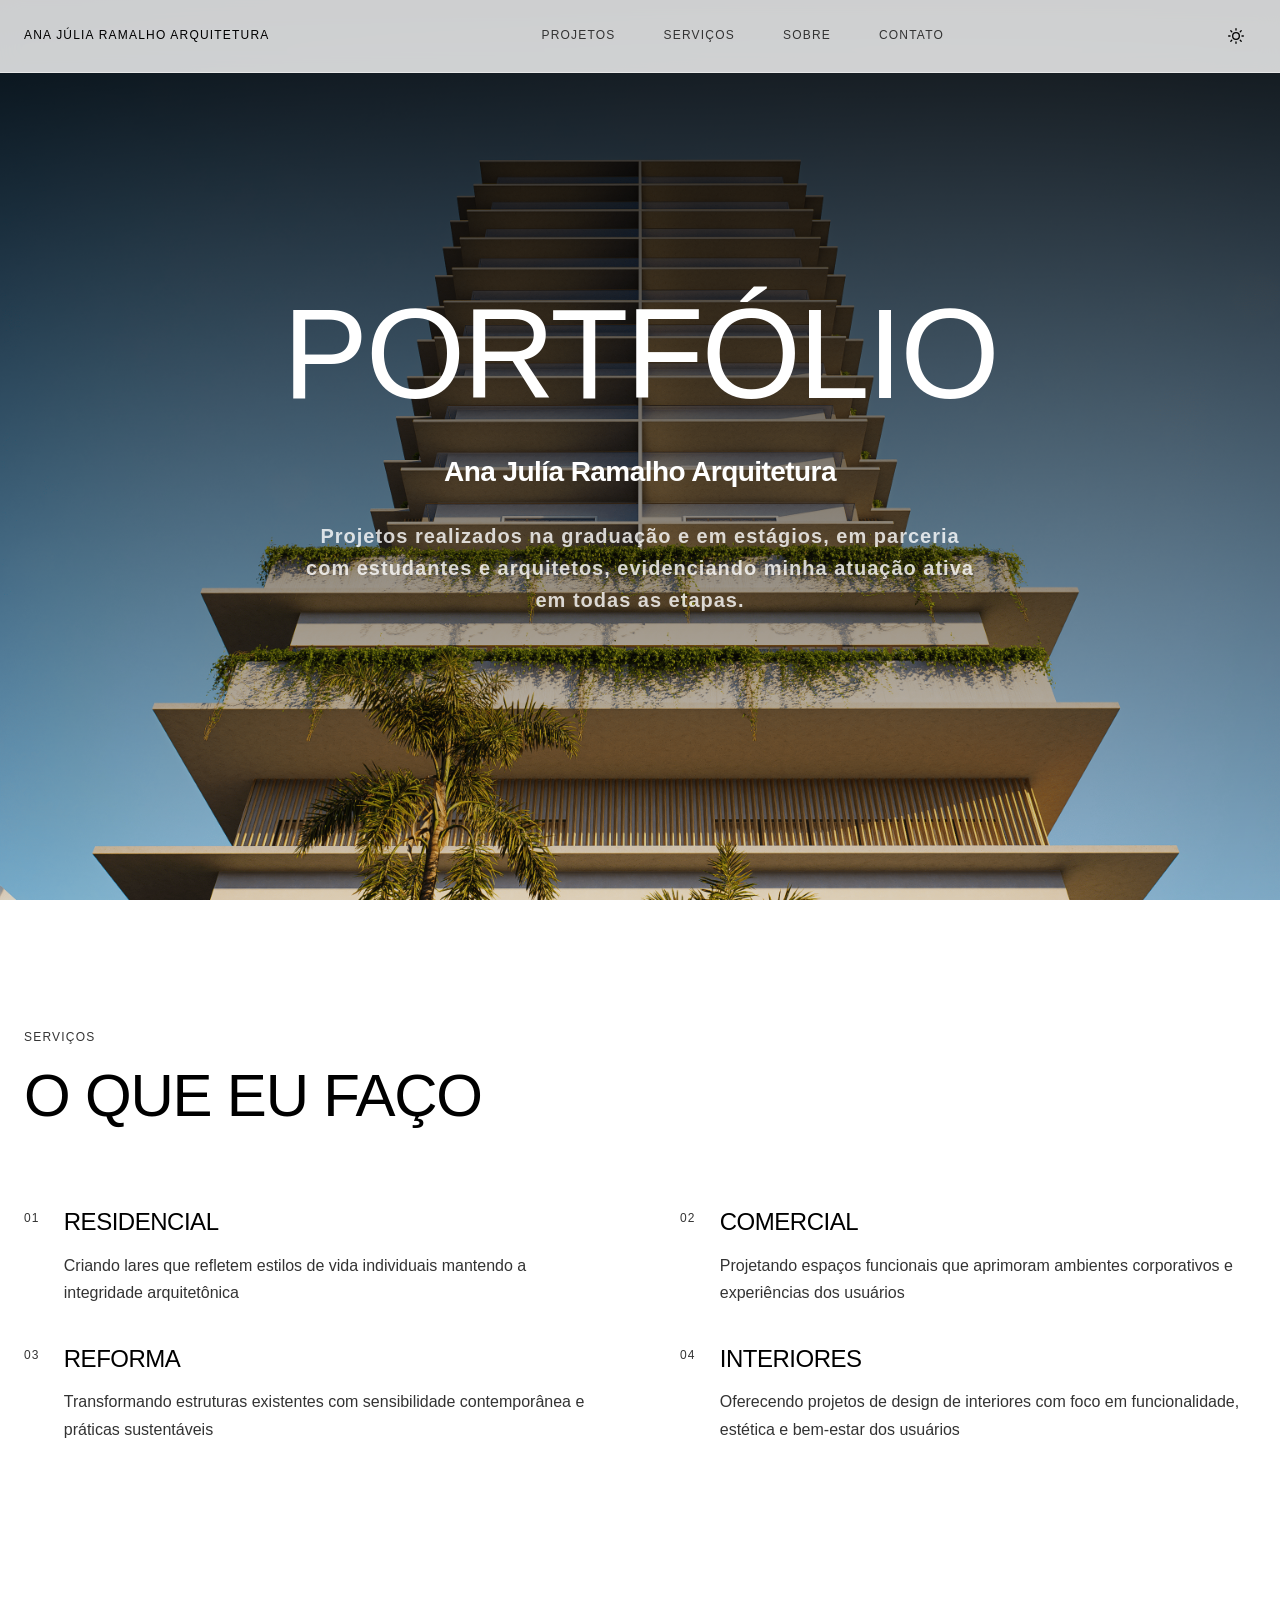
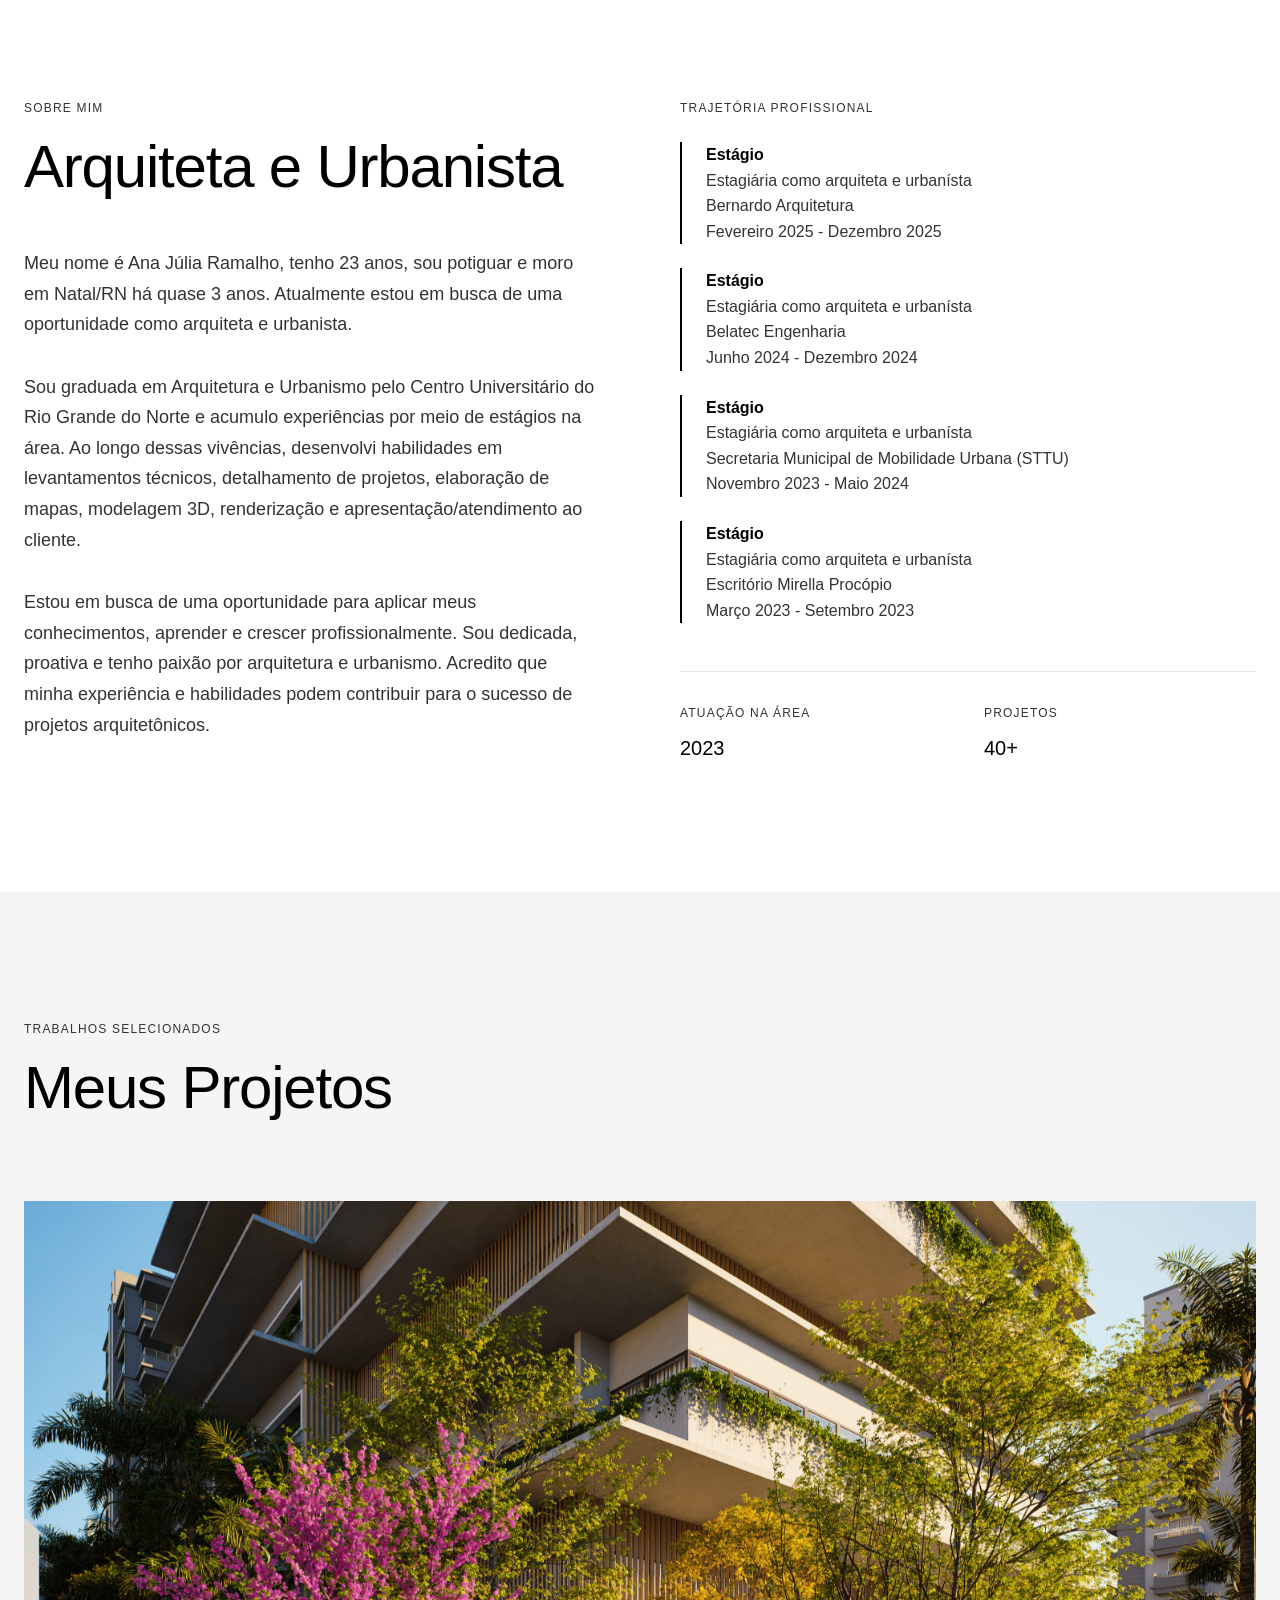
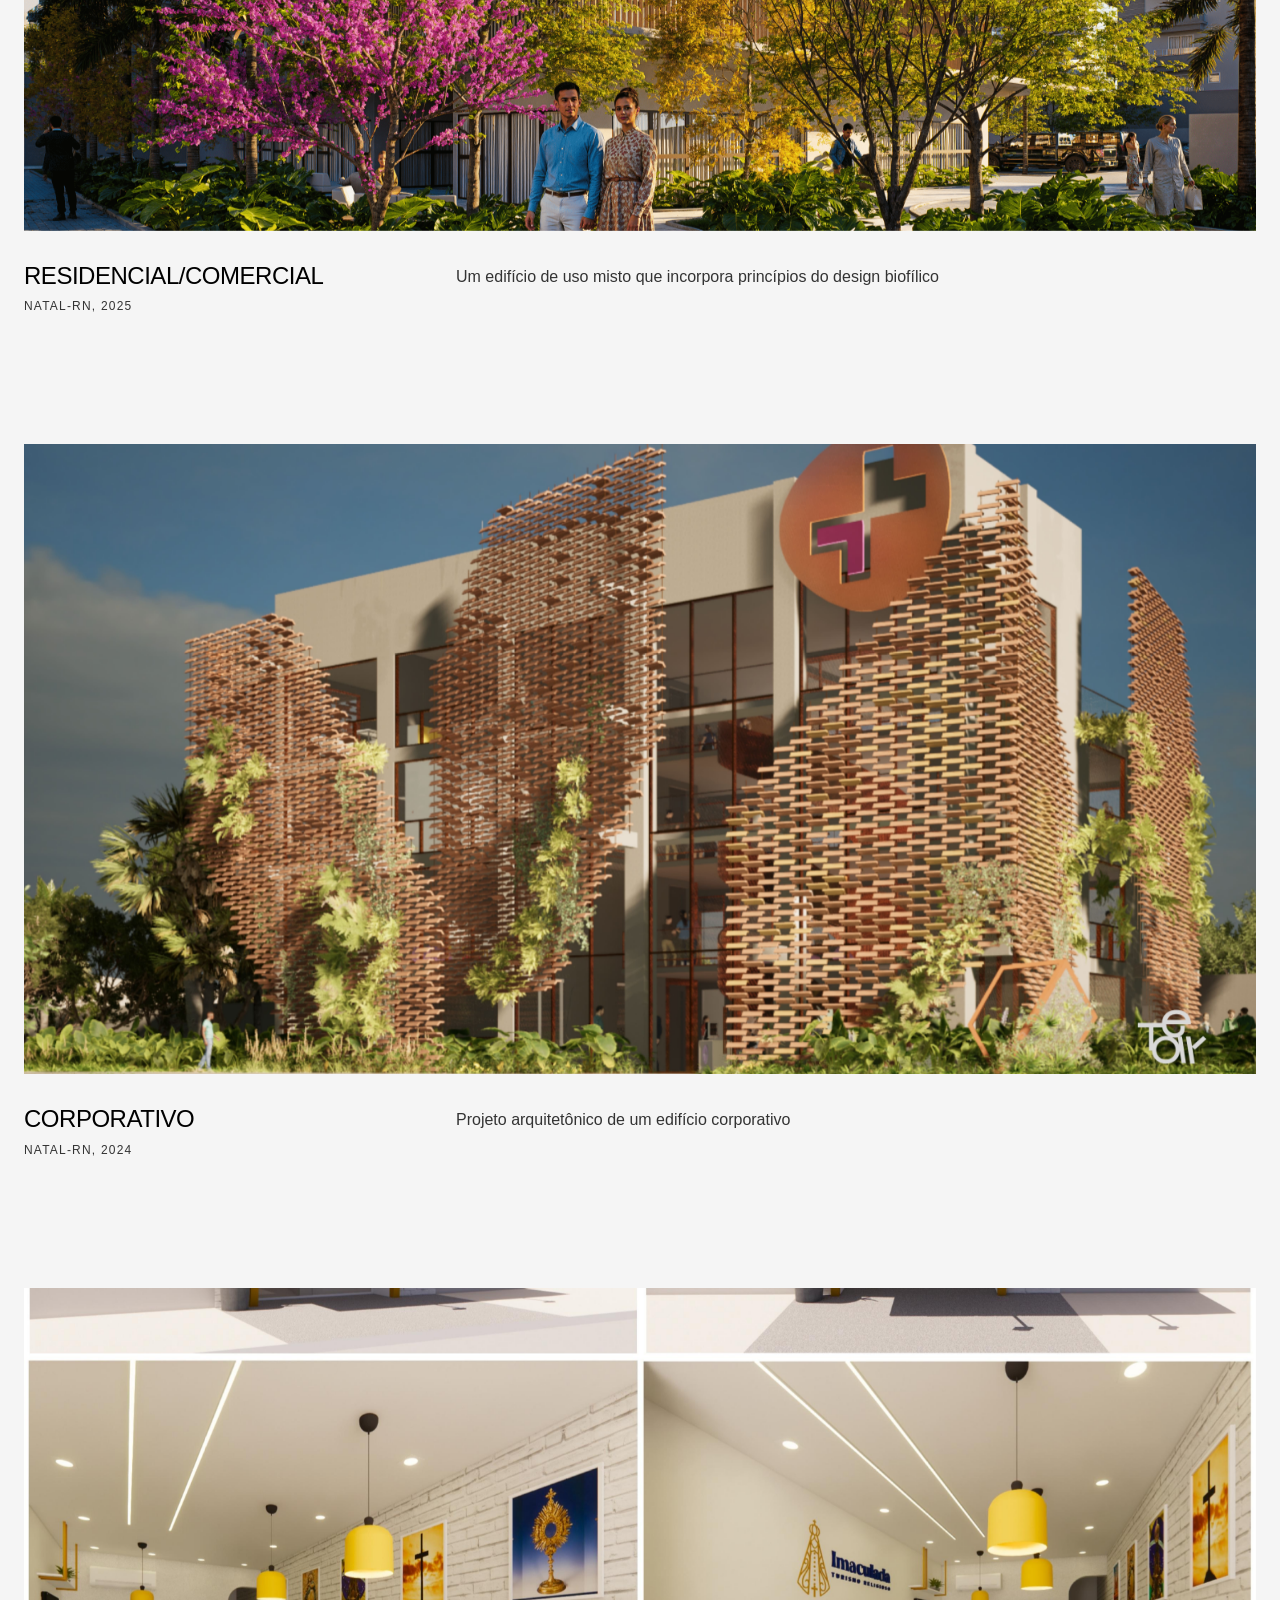
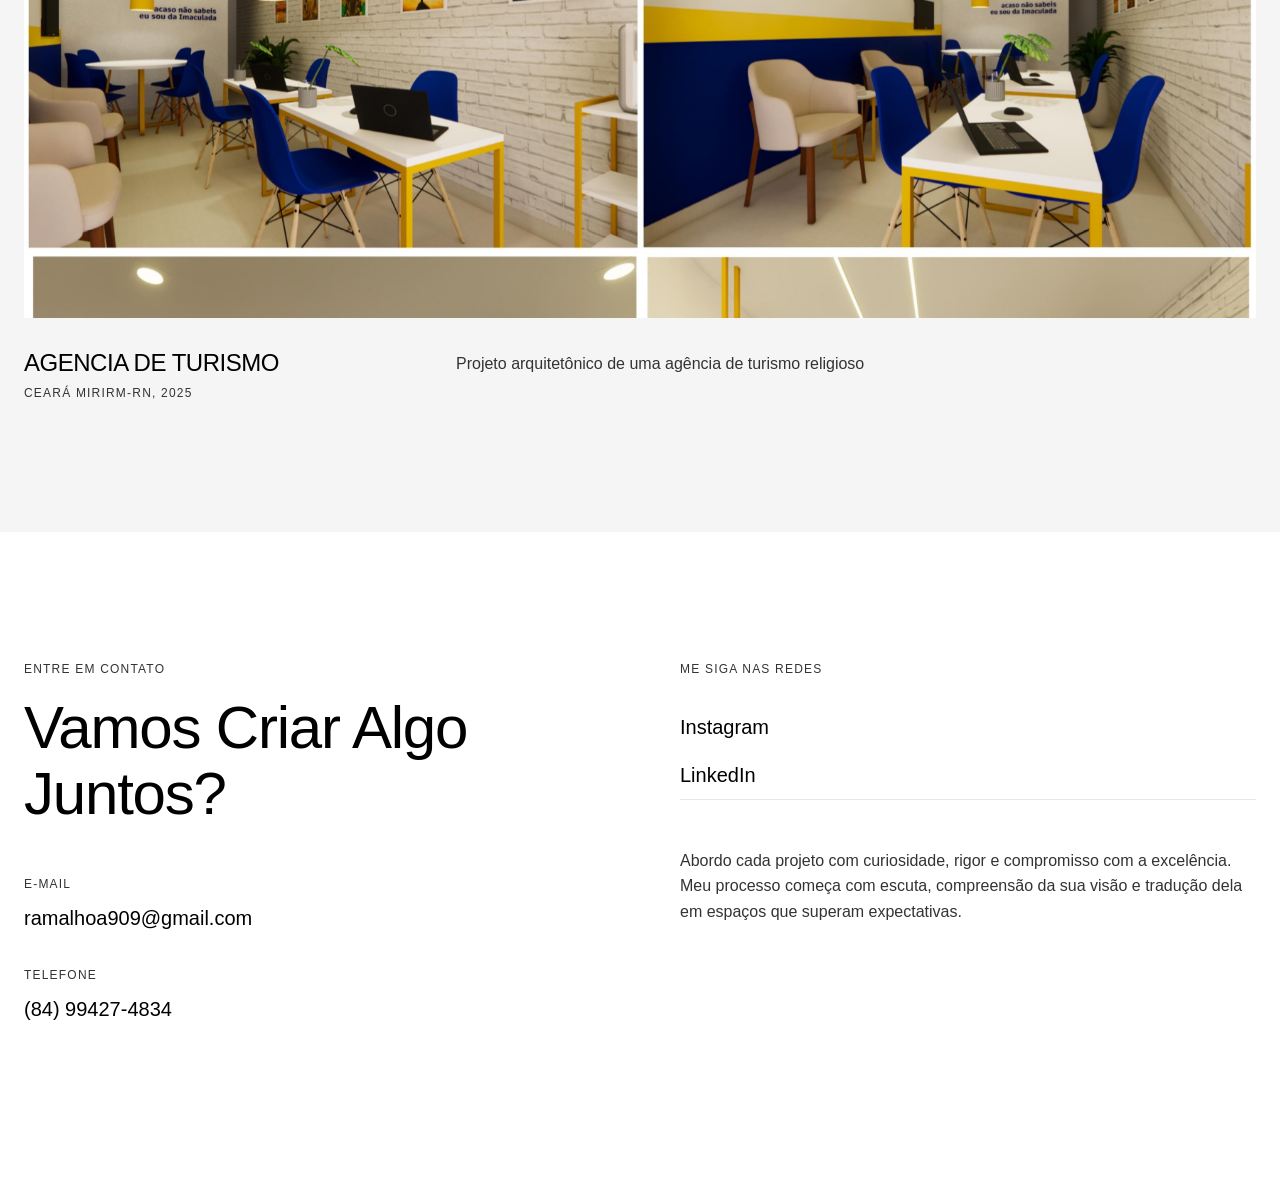
==== commit 07ddc20c: "ajuste de copy" ====
--- a/index.html
+++ b/index.html
@@ -254,7 +254,7 @@
               <div class="portfolio-img-wrapper">
                 <div class="portfolio-carousel">
                   <div class="carousel-track">
-                    <img src="assets/agen5.png" alt="Centro Cultural" class="portfolio-img">
+                    <img src="assets/agen5.jpg" alt="Centro Cultural" class="portfolio-img">
                     <!-- Adicione mais imagens aqui:
                     <img src="assets/foto2.jpg" alt="Centro Cultural" class="portfolio-img">
                     -->
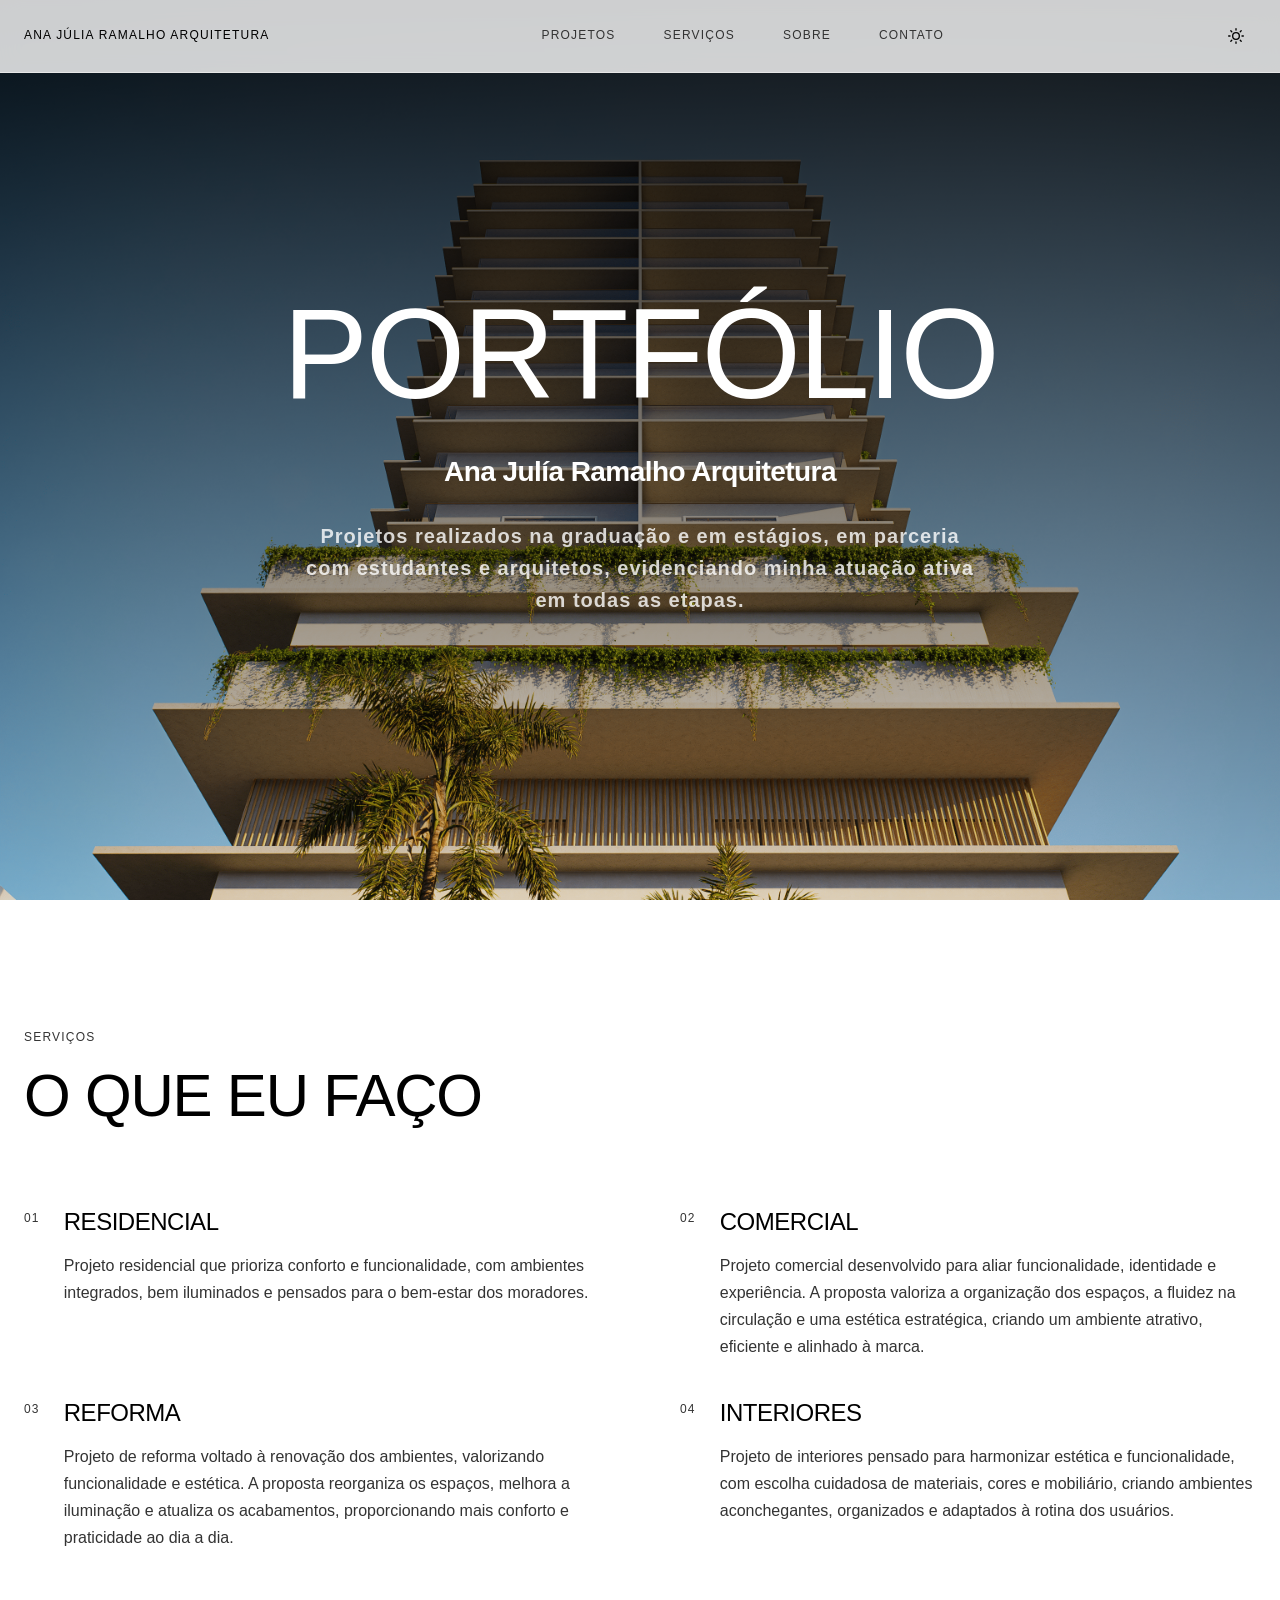
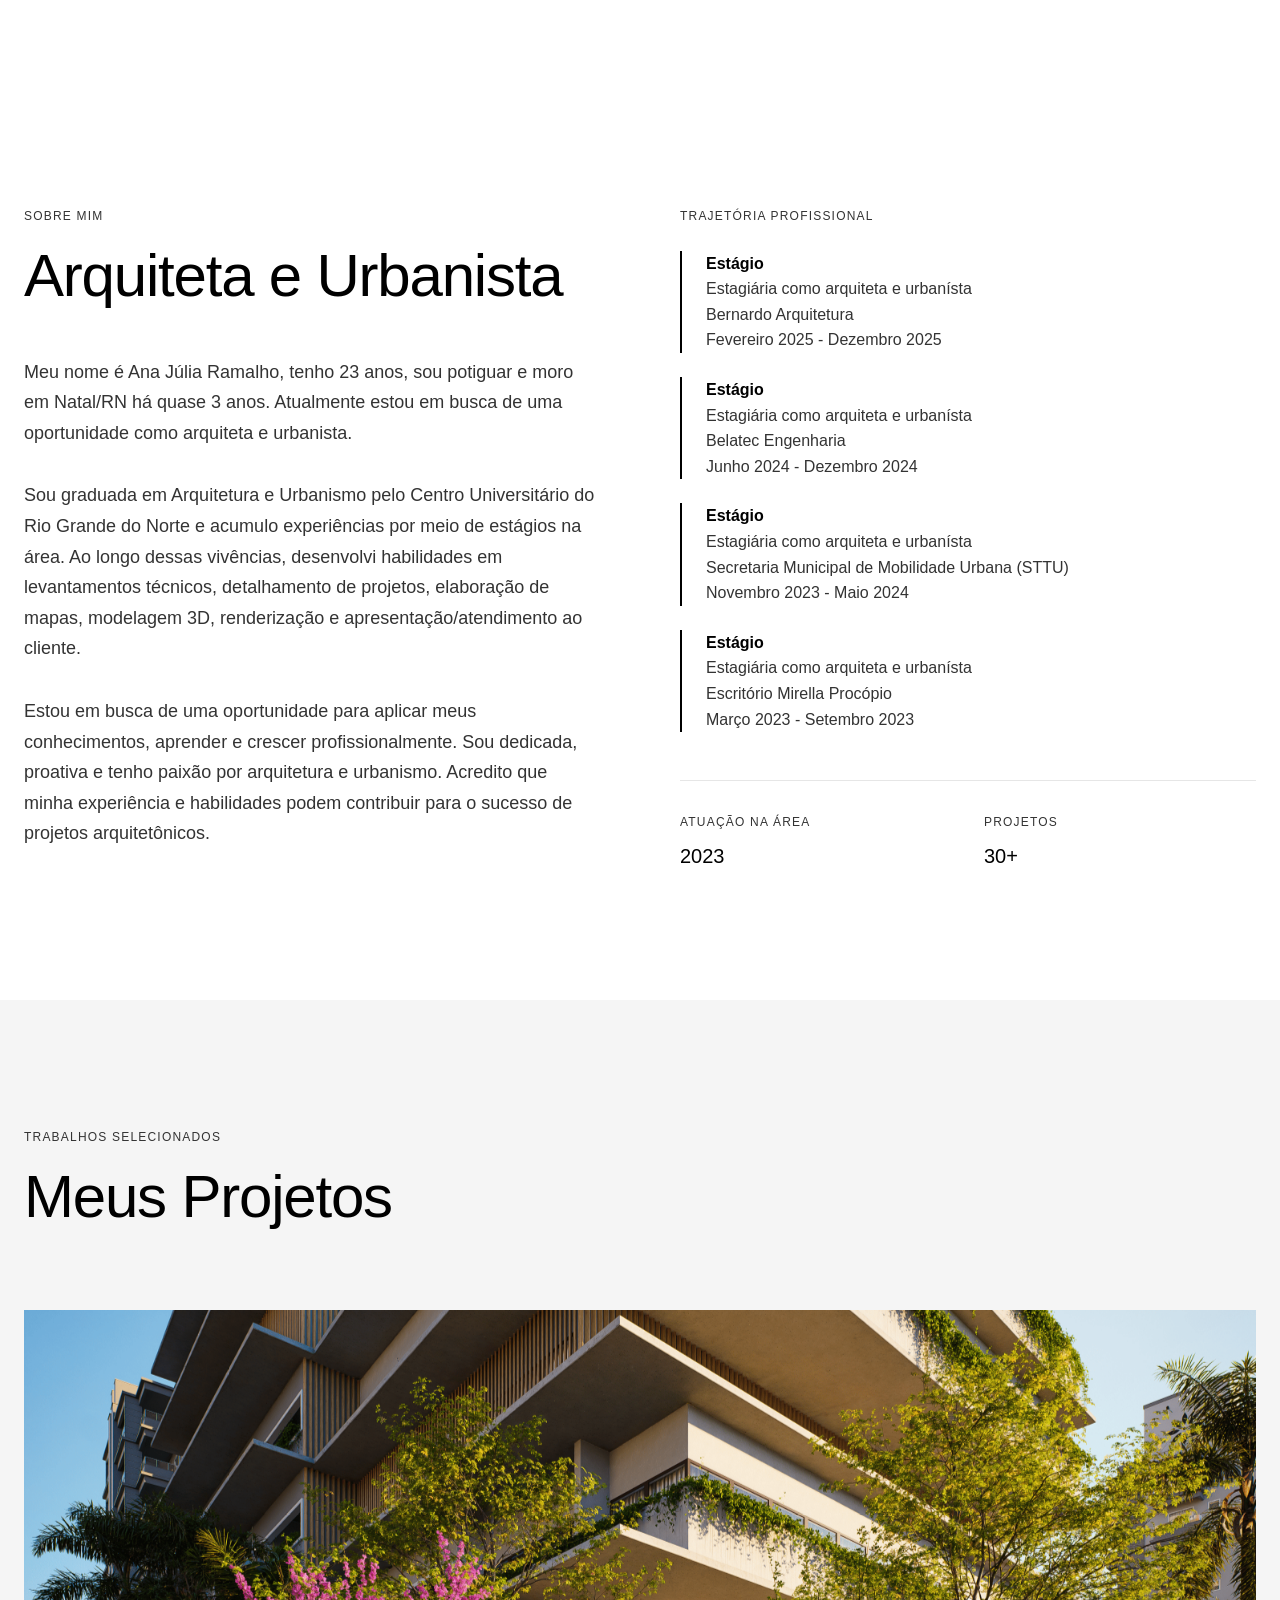
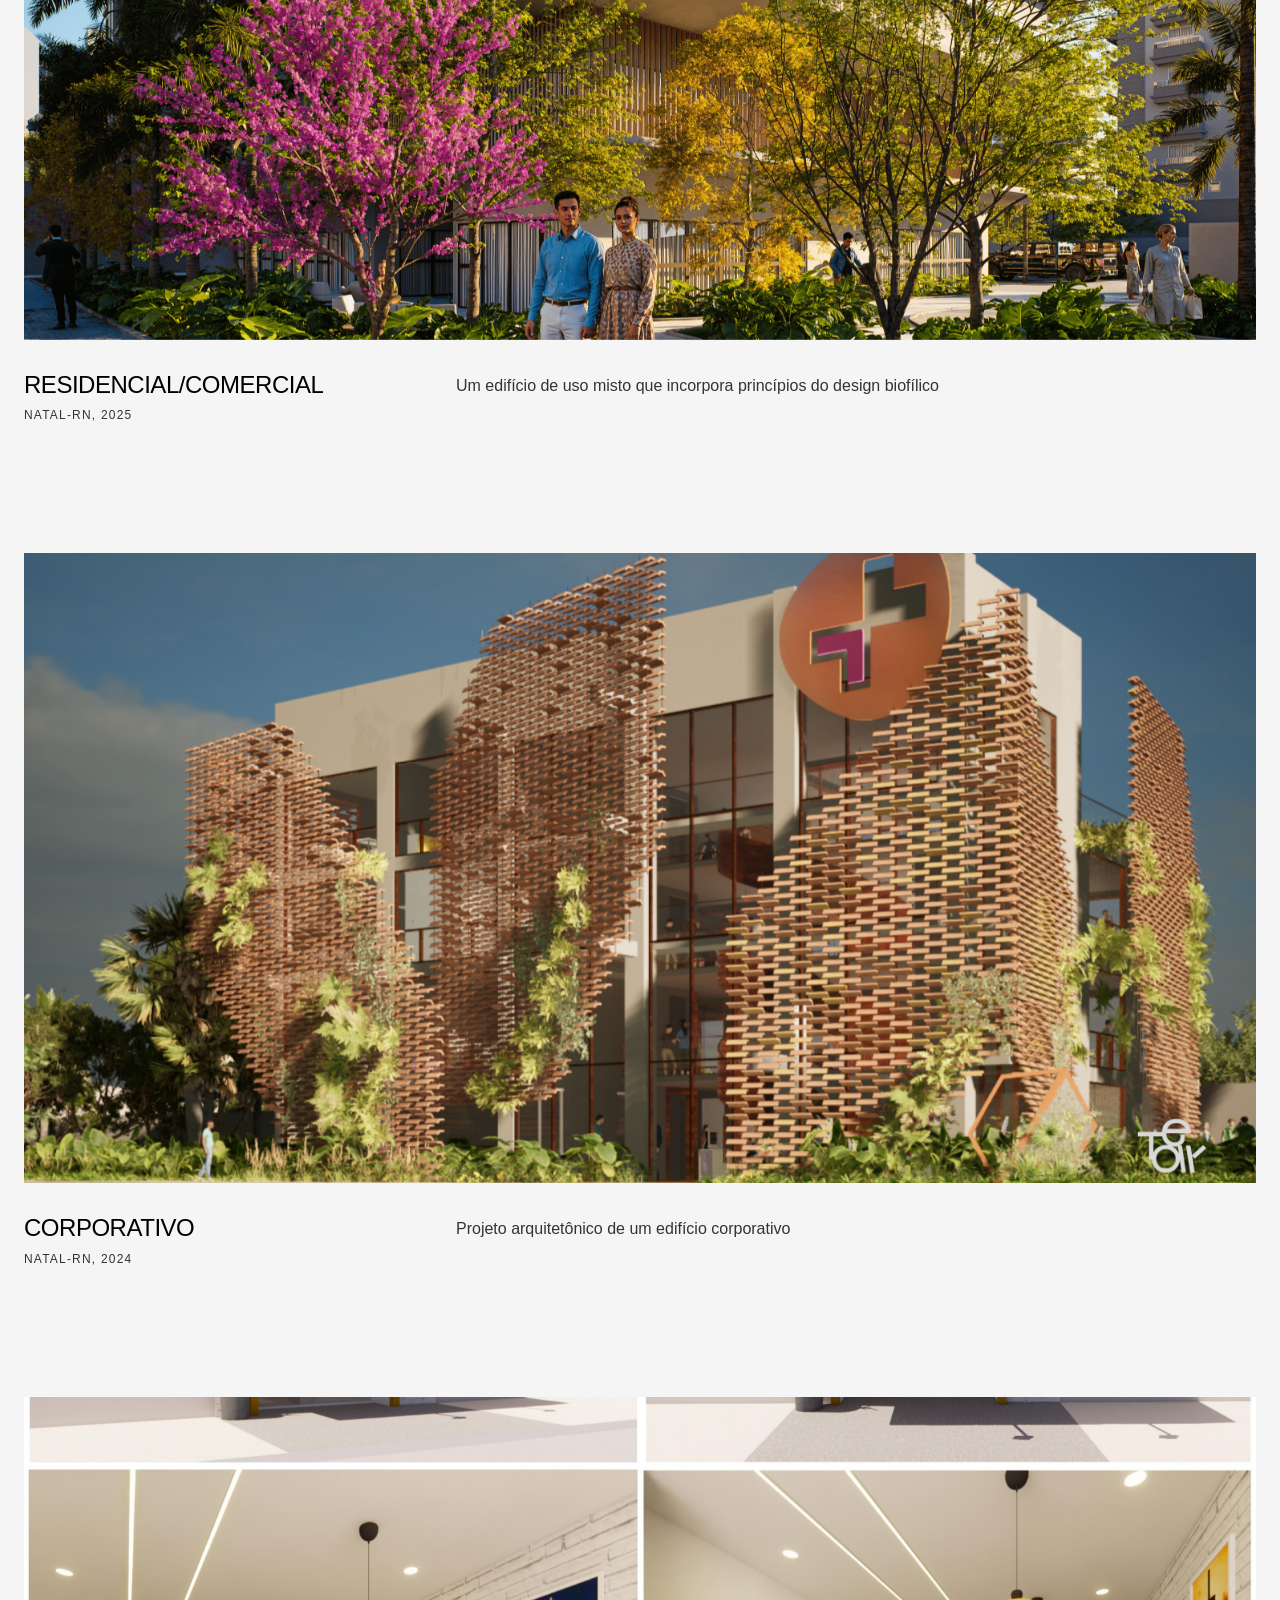
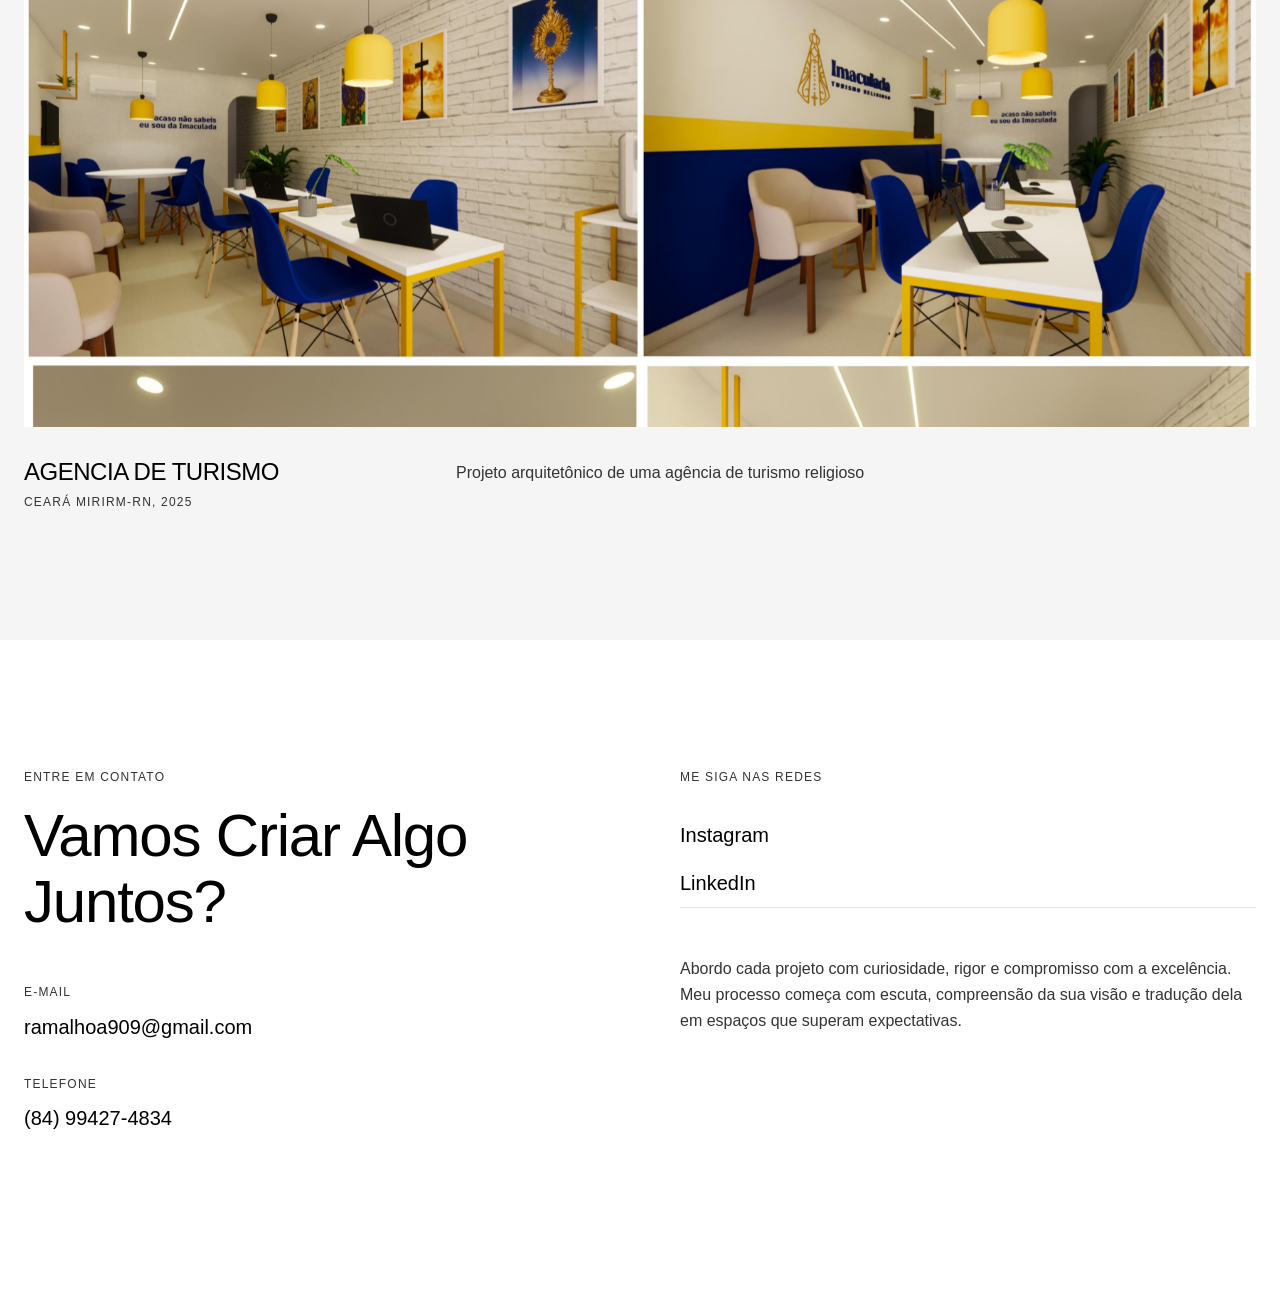
==== commit a90406a0: "ajustes de texto" ====
--- a/index.html
+++ b/index.html
@@ -49,7 +49,6 @@
         <a href="work.html">PROJETOS</a>
         <a href="services.html">SERVIÇOS</a>
         <a href="about.html">SOBRE</a>
-        <a href="blog.html">BLOG</a>
         <a href="contact.html">CONTATO</a>
         <div class="mobile-theme-toggle">
           <button class="theme-toggle" aria-label="Toggle theme">
@@ -91,28 +90,28 @@
               <span class="service-number">01</span>
               <div>
                 <h3 class="service-title text-architectural">RESIDENCIAL</h3>
-                <p class="service-desc">Criando lares que refletem estilos de vida individuais mantendo a integridade arquitetônica</p>
+                <p class="service-desc">Projeto residencial que prioriza conforto e funcionalidade, com ambientes integrados, bem iluminados e pensados para o bem-estar dos moradores.</p>
               </div>
             </div>
             <div class="service-item">
               <span class="service-number">02</span>
               <div>
                 <h3 class="service-title text-architectural">COMERCIAL</h3>
-                <p class="service-desc">Projetando espaços funcionais que aprimoram ambientes corporativos e experiências dos usuários</p>
+                <p class="service-desc">Projeto comercial desenvolvido para aliar funcionalidade, identidade e experiência. A proposta valoriza a organização dos espaços, a fluidez na circulação e uma estética estratégica, criando um ambiente atrativo, eficiente e alinhado à marca.</p>
               </div>
             </div>
             <div class="service-item">
               <span class="service-number">03</span>
               <div>
                 <h3 class="service-title text-architectural">REFORMA</h3>
-                <p class="service-desc">Transformando estruturas existentes com sensibilidade contemporânea e práticas sustentáveis</p>
+                <p class="service-desc">Projeto de reforma voltado à renovação dos ambientes, valorizando funcionalidade e estética. A proposta reorganiza os espaços, melhora a iluminação e atualiza os acabamentos, proporcionando mais conforto e praticidade ao dia a dia.</p>
               </div>
             </div>
             <div class="service-item">
               <span class="service-number">04</span>
               <div>
                 <h3 class="service-title text-architectural">INTERIORES</h3>
-                <p class="service-desc">Oferecendo projetos de design de interiores com foco em funcionalidade, estética e bem-estar dos usuários</p>
+                <p class="service-desc">Projeto de interiores pensado para harmonizar estética e funcionalidade, com escolha cuidadosa de materiais, cores e mobiliário, criando ambientes aconchegantes, organizados e adaptados à rotina dos usuários.</p>
               </div>
             </div>
           </div>
@@ -181,7 +180,7 @@
                 </div>
                 <div>
                   <h4 class="stat-label">PROJETOS</h4>
-                  <p class="stat-value">40+</p>
+                  <p class="stat-value">30+</p>
                 </div>
               </div>
             </div>
